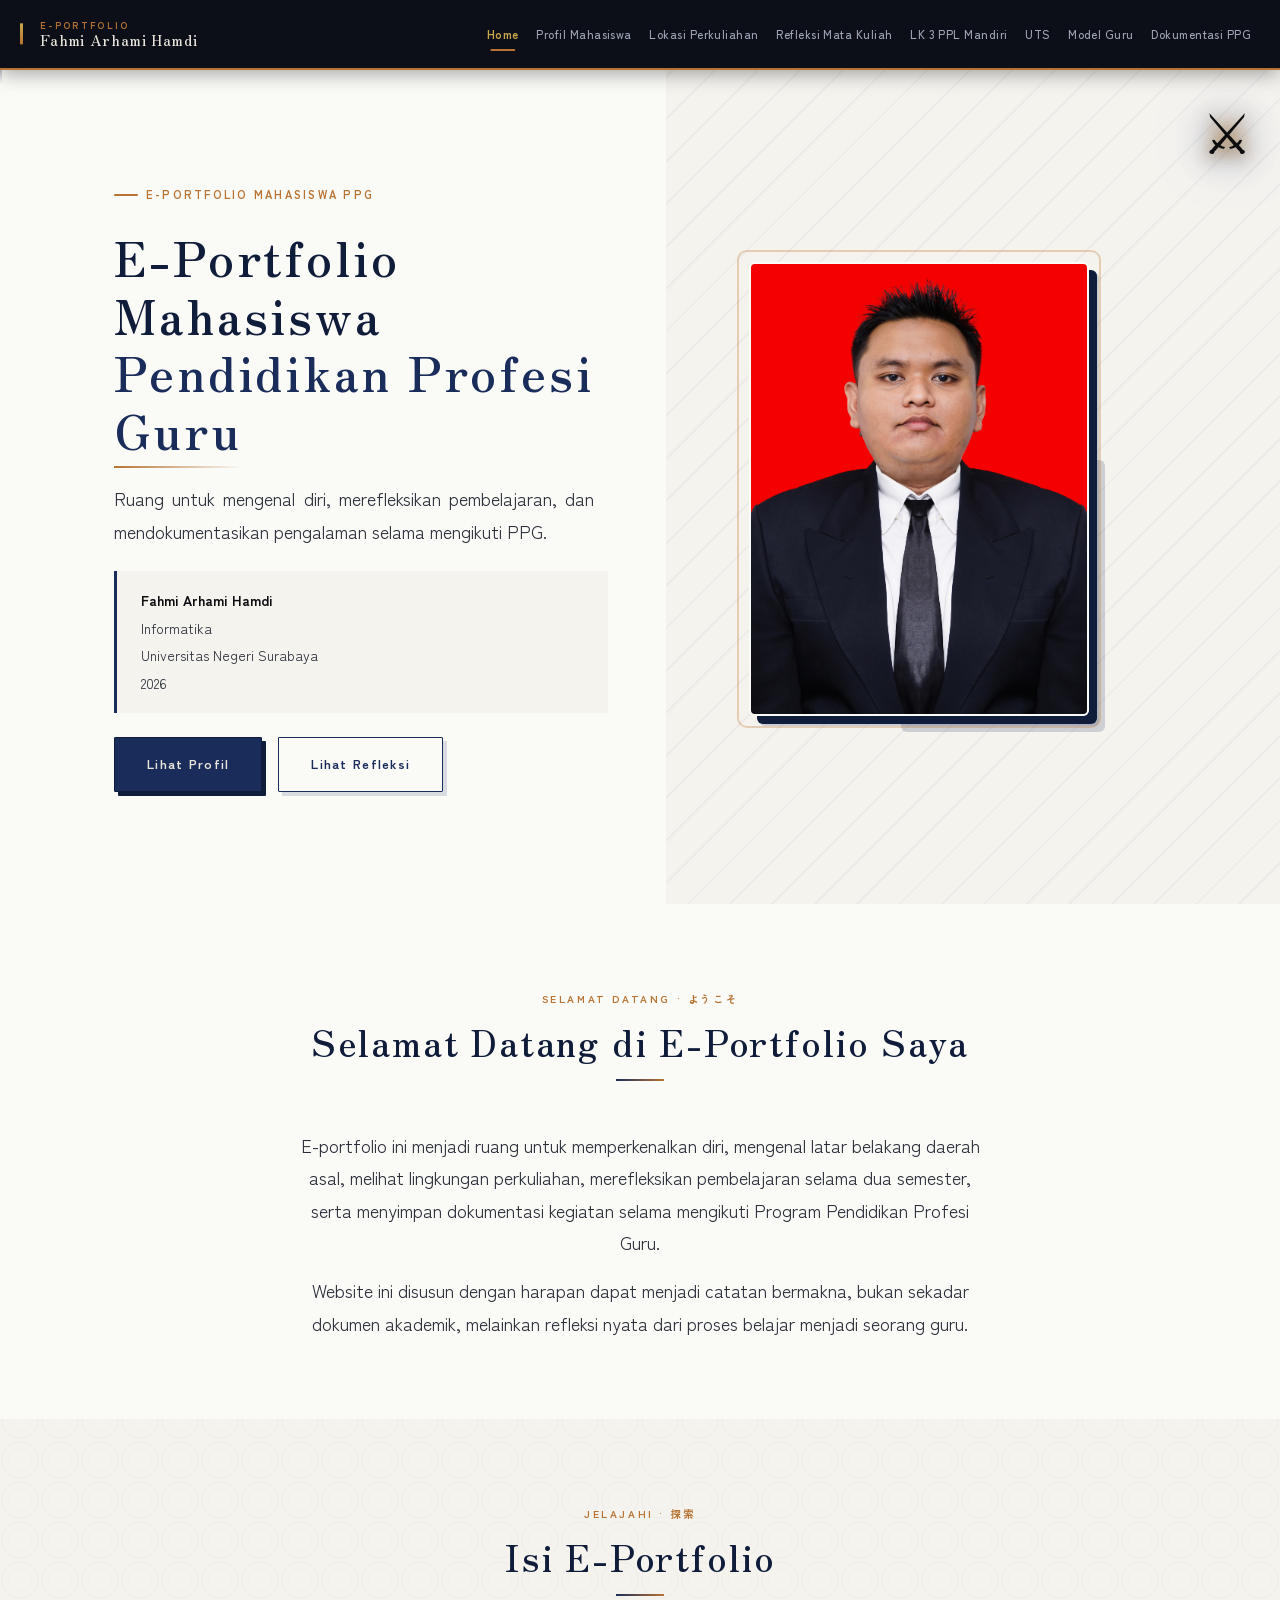
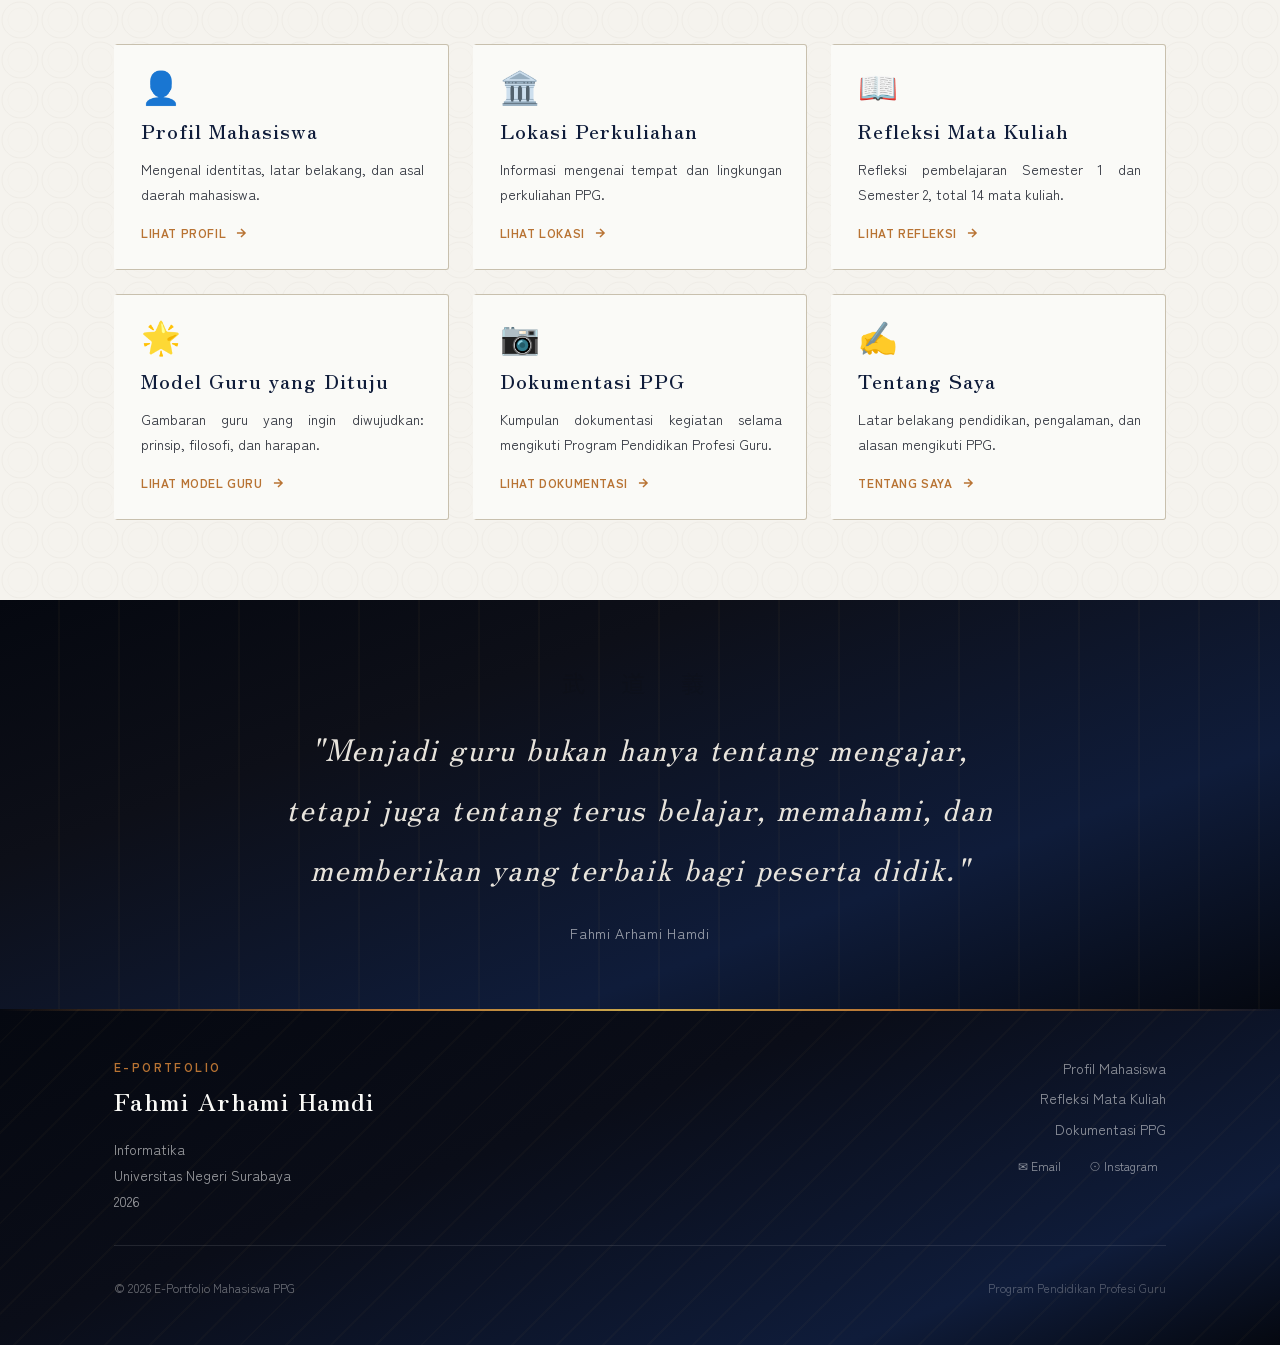
==== index.html @ 4d2c19bf "first commit" ====
<!DOCTYPE html>
<html lang="id">
<head>
  <meta charset="UTF-8" />
  <meta name="viewport" content="width=device-width, initial-scale=1.0" />
  <meta name="description" content="E-Portfolio Mahasiswa PPG — Ruang Refleksi dan Dokumentasi Akademik" />
  <title>E-Portfolio Mahasiswa PPG</title>
  <link rel="stylesheet" href="css/style.css" />
  <link rel="stylesheet" href="css/japan.css" />
  <link rel="preconnect" href="https://fonts.googleapis.com" />
  <link rel="preconnect" href="https://fonts.gstatic.com" crossorigin />
</head>
<body>

  <!-- ============================================================
       NAVBAR
  ============================================================ -->
  <header class="navbar" id="navbar" role="banner">
    <div class="navbar__inner">

      <a href="index.html" class="navbar__brand" aria-label="Beranda E-Portfolio PPG">
        <span class="navbar__brand-top">E-Portfolio</span>
        <span class="navbar__brand-name" id="navbar-name">Mahasiswa PPG</span>
      </a>

      <nav class="navbar__nav" role="navigation" aria-label="Navigasi Utama">
        <a href="index.html"        class="navbar__link active">Home</a>
        <a href="profil.html"       class="navbar__link">Profil Mahasiswa</a>
        <a href="lokasi.html"       class="navbar__link">Lokasi Perkuliahan</a>
        <a href="refleksi.html"     class="navbar__link">Refleksi Mata Kuliah</a>
        <a href="lk3.html"          class="navbar__link">LK 3 PPL Mandiri</a>
        <a href="uts.html"          class="navbar__link">UTS</a>
        <a href="model-guru.html"   class="navbar__link">Model Guru</a>
        <a href="dokumentasi.html"  class="navbar__link">Dokumentasi PPG</a>
      </nav>

      <button class="navbar__toggle" id="navToggle" aria-label="Buka menu" aria-expanded="false" aria-controls="navDrawer">
        <span></span>
        <span></span>
        <span></span>
      </button>

    </div>
  </header>

  <!-- Wave bar dekorasi Jepang -->
  <div class="jp-wave-bar" aria-hidden="true"></div>

  <!-- Mobile Drawer -->
  <nav class="navbar__drawer" id="navDrawer" role="navigation" aria-label="Menu Mobile">
    <a href="index.html"        class="navbar__link active">Home</a>
    <a href="profil.html"       class="navbar__link">Profil Mahasiswa</a>
    <a href="lokasi.html"       class="navbar__link">Lokasi Perkuliahan</a>
    <a href="refleksi.html"     class="navbar__link">Refleksi Mata Kuliah</a>
    <a href="lk3.html"          class="navbar__link">LK 3 PPL Mandiri</a>
    <a href="uts.html"          class="navbar__link">UTS</a>
    <a href="model-guru.html"   class="navbar__link">Model Guru</a>
    <a href="dokumentasi.html"  class="navbar__link">Dokumentasi PPG</a>
  </nav>

  <main id="main-content">

    <!-- ============================================================
         HERO SECTION
    ============================================================= -->
    <section class="hero" aria-label="Pengenalan">
      <!-- Ornamen samurai pojok -->
      <div class="hero__sakura-corner" aria-hidden="true">⚔</div>
      <div class="hero__inner">

        <div class="hero__content">
          <span class="hero__eyebrow fade-in">E-Portfolio Mahasiswa PPG</span>

          <h1 class="hero__title fade-up delay-1">
            E-Portfolio Mahasiswa<br>
            <span>Pendidikan Profesi Guru</span>
          </h1>

          <p class="hero__subtitle fade-up delay-2">
            Ruang untuk mengenal diri, merefleksikan pembelajaran, dan mendokumentasikan pengalaman selama mengikuti PPG.
          </p>

          <div class="hero__meta fade-up delay-3">
            <div class="hero__meta-item">
              <strong id="hero-nama">[ Nama Mahasiswa ]</strong>
            </div>
            <div class="hero__meta-item" id="hero-prodi">[ Bidang Studi ]</div>
            <div class="hero__meta-item" id="hero-univ">[ Universitas / LPTK ]</div>
            <div class="hero__meta-item" id="hero-tahun">[ Tahun PPG ]</div>
          </div>

          <div class="hero__actions fade-up delay-4">
            <a href="profil.html" class="btn btn--primary btn--lg">Lihat Profil</a>
            <a href="refleksi.html" class="btn btn--outline btn--lg">Lihat Refleksi</a>
          </div>
        </div>

        <div class="hero__visual fade-in delay-2">
          <div class="hero__photo-wrap">
            <div class="hero__photo-placeholder" id="hero-photo-wrap">
              <!-- Foto akan dimuat via JS -->
              <svg viewBox="0 0 24 24" fill="none" stroke="currentColor" stroke-width="1" aria-hidden="true">
                <path d="M20 21v-2a4 4 0 0 0-4-4H8a4 4 0 0 0-4 4v2"/>
                <circle cx="12" cy="7" r="4"/>
              </svg>
              <span>Foto Mahasiswa</span>
            </div>
          </div>
        </div>

      </div>
    </section>

    <!-- ============================================================
         PENGANTAR E-PORTFOLIO
    ============================================================ -->
    <section class="section section--white" aria-labelledby="pengantar-title">
      <div class="container">
        <div class="section-header fade-up">
          <span class="section-label">Selamat Datang · ようこそ</span>
          <h2 class="section-title" id="pengantar-title">Selamat Datang di E-Portfolio Saya</h2>
          <div class="divider"></div>
        </div>

        <div style="max-width: 680px; margin-inline: auto; text-align: center;" class="fade-up delay-2">
          <p style="font-size: var(--text-md); color: var(--color-text-secondary); line-height: var(--leading-loose);">
            E-portfolio ini menjadi ruang untuk memperkenalkan diri, mengenal latar belakang daerah asal,
            melihat lingkungan perkuliahan, merefleksikan pembelajaran selama dua semester, serta menyimpan
            dokumentasi kegiatan selama mengikuti Program Pendidikan Profesi Guru.
          </p>
          <p style="font-size: var(--text-md); color: var(--color-text-secondary); line-height: var(--leading-loose); margin-top: var(--space-4);">
            Website ini disusun dengan harapan dapat menjadi catatan bermakna, bukan sekadar dokumen
            akademik, melainkan refleksi nyata dari proses belajar menjadi seorang guru.
          </p>
        </div>
      </div>
    </section>

    <!-- ============================================================
         NAVIGASI CEPAT — 6 CARD
    ============================================================ -->
    <section class="section" aria-labelledby="navcard-title">
      <div class="container">
        <div class="section-header fade-up">
          <span class="section-label">Jelajahi · 探索</span>
          <h2 class="section-title" id="navcard-title">Isi E-Portfolio</h2>
          <div class="divider"></div>
        </div>

        <div class="grid-3" id="navcard-grid">
          <!-- Card 1: Profil Mahasiswa -->
          <a href="profil.html" class="card card--clickable fade-up delay-1" aria-label="Profil Mahasiswa">
            <div class="card__icon">👤</div>
            <h3 class="card__title">Profil Mahasiswa</h3>
            <p class="card__body">Mengenal identitas, latar belakang, dan asal daerah mahasiswa.</p>
            <span class="card__arrow">Lihat Profil <svg width="14" height="14" viewBox="0 0 24 24" fill="none" stroke="currentColor" stroke-width="2.5" aria-hidden="true"><path d="M5 12h14M12 5l7 7-7 7"/></svg></span>
          </a>

          <!-- Card 2: Lokasi Perkuliahan -->
          <a href="lokasi.html" class="card card--clickable fade-up delay-2" aria-label="Lokasi Perkuliahan">
            <div class="card__icon">🏛️</div>
            <h3 class="card__title">Lokasi Perkuliahan</h3>
            <p class="card__body">Informasi mengenai tempat dan lingkungan perkuliahan PPG.</p>
            <span class="card__arrow">Lihat Lokasi <svg width="14" height="14" viewBox="0 0 24 24" fill="none" stroke="currentColor" stroke-width="2.5" aria-hidden="true"><path d="M5 12h14M12 5l7 7-7 7"/></svg></span>
          </a>

          <!-- Card 3: Refleksi Mata Kuliah -->
          <a href="refleksi.html" class="card card--clickable fade-up delay-3" aria-label="Refleksi Mata Kuliah">
            <div class="card__icon">📖</div>
            <h3 class="card__title">Refleksi Mata Kuliah</h3>
            <p class="card__body">Refleksi pembelajaran Semester 1 dan Semester 2, total 14 mata kuliah.</p>
            <span class="card__arrow">Lihat Refleksi <svg width="14" height="14" viewBox="0 0 24 24" fill="none" stroke="currentColor" stroke-width="2.5" aria-hidden="true"><path d="M5 12h14M12 5l7 7-7 7"/></svg></span>
          </a>

          <!-- Card 4: Model Guru -->
          <a href="model-guru.html" class="card card--clickable fade-up delay-1" aria-label="Model Guru yang Dituju">
            <div class="card__icon">🌟</div>
            <h3 class="card__title">Model Guru yang Dituju</h3>
            <p class="card__body">Gambaran guru yang ingin diwujudkan: prinsip, filosofi, dan harapan.</p>
            <span class="card__arrow">Lihat Model Guru <svg width="14" height="14" viewBox="0 0 24 24" fill="none" stroke="currentColor" stroke-width="2.5" aria-hidden="true"><path d="M5 12h14M12 5l7 7-7 7"/></svg></span>
          </a>

          <!-- Card 5: Dokumentasi PPG -->
          <a href="dokumentasi.html" class="card card--clickable fade-up delay-2" aria-label="Dokumentasi PPG">
            <div class="card__icon">📷</div>
            <h3 class="card__title">Dokumentasi PPG</h3>
            <p class="card__body">Kumpulan dokumentasi kegiatan selama mengikuti Program Pendidikan Profesi Guru.</p>
            <span class="card__arrow">Lihat Dokumentasi <svg width="14" height="14" viewBox="0 0 24 24" fill="none" stroke="currentColor" stroke-width="2.5" aria-hidden="true"><path d="M5 12h14M12 5l7 7-7 7"/></svg></span>
          </a>

          <!-- Card 6: Tentang Saya -->
          <a href="profil.html#tentang-saya" class="card card--clickable fade-up delay-3" aria-label="Tentang Saya">
            <div class="card__icon">✍️</div>
            <h3 class="card__title">Tentang Saya</h3>
            <p class="card__body">Latar belakang pendidikan, pengalaman, dan alasan mengikuti PPG.</p>
            <span class="card__arrow">Tentang Saya <svg width="14" height="14" viewBox="0 0 24 24" fill="none" stroke="currentColor" stroke-width="2.5" aria-hidden="true"><path d="M5 12h14M12 5l7 7-7 7"/></svg></span>
          </a>
        </div>

      </div>
    </section>

    <!-- ============================================================
         QUOTE SECTION
    ============================================================ -->
    <section class="quote-section" aria-label="Kutipan inspirasi">
      <div class="quote-section__inner">
        <!-- Ornamen mon Jepang -->
        <div style="font-size:1.5rem; opacity:0.18; margin-bottom:var(--space-4); letter-spacing:0.6em;" aria-hidden="true">武 道 義</div>
        <p class="quote-section__text fade-up" id="home-quote">
          "Menjadi guru bukan hanya tentang mengajar, tetapi juga tentang terus belajar,
          memahami, dan memberikan yang terbaik bagi peserta didik."
        </p>
        <p class="quote-section__attr fade-up delay-2" id="home-quote-attr">E-Portfolio Mahasiswa PPG</p>
      </div>
    </section>

  </main>

  <!-- ============================================================
       FOOTER
  ============================================================ -->
  <footer class="footer" role="contentinfo">
    <div class="footer__inner">

      <div class="footer__brand">
        <span class="footer__brand-label">E-Portfolio</span>
        <span class="footer__brand-name" id="footer-nama">Mahasiswa PPG</span>
        <div class="footer__meta" style="margin-top: var(--space-3);">
          <span id="footer-prodi"></span>
          <span id="footer-univ"></span>
          <span id="footer-tahun"></span>
        </div>
      </div>

      <div style="display:flex; flex-direction:column; gap: var(--space-3); align-items: flex-end;">
        <nav aria-label="Tautan cepat footer" style="display:flex; flex-direction:column; gap: var(--space-2); align-items:flex-end;">
          <a href="profil.html"      style="font-size: var(--text-sm); color: rgba(255,255,255,0.55); transition: color var(--transition-fast);" onmouseover="this.style.color='#fff'" onmouseout="this.style.color='rgba(255,255,255,0.55)'">Profil Mahasiswa</a>
          <a href="refleksi.html"    style="font-size: var(--text-sm); color: rgba(255,255,255,0.55); transition: color var(--transition-fast);" onmouseover="this.style.color='#fff'" onmouseout="this.style.color='rgba(255,255,255,0.55)'">Refleksi Mata Kuliah</a>
          <a href="dokumentasi.html" style="font-size: var(--text-sm); color: rgba(255,255,255,0.55); transition: color var(--transition-fast);" onmouseover="this.style.color='#fff'" onmouseout="this.style.color='rgba(255,255,255,0.55)'">Dokumentasi PPG</a>
        </nav>
        <div class="footer__social" id="footer-social"></div>
      </div>

      <div class="footer__divider"></div>

      <div class="footer__bottom">
        <p class="footer__copyright" id="footer-copyright">© 2026 E-Portfolio Mahasiswa PPG</p>
        <p style="font-size: var(--text-xs); color: rgba(255,255,255,0.3);">Program Pendidikan Profesi Guru</p>
      </div>

    </div>
  </footer>

  <!-- Scripts -->
  <script src="js/data.js"></script>
  <script src="js/main.js"></script>
  <script src="js/sakura.js"></script>

  <!-- Inline init untuk halaman Home -->
  <script>
    document.addEventListener('DOMContentLoaded', function () {
      const p = DATA.profil;

      // Navbar brand name
      document.getElementById('navbar-name').textContent = p.namaLengkap || 'Mahasiswa PPG';

      // Hero
      document.getElementById('hero-nama').textContent      = p.namaLengkap  || '[ Nama Mahasiswa ]';
      document.getElementById('hero-prodi').textContent     = p.bidangStudi  || '[ Bidang Studi ]';
      document.getElementById('hero-univ').textContent      = p.universitas  || '[ Universitas / LPTK ]';
      document.getElementById('hero-tahun').textContent     = p.tahunPPG     || '[ Tahun PPG ]';

      // Hero foto
      const wrap = document.getElementById('hero-photo-wrap');
      if (p.fotoProfil && !p.fotoProfil.includes('[')) {
        wrap.outerHTML = `<img src="${p.fotoProfil}" alt="Foto ${p.namaLengkap}" class="hero__photo">`;
      }

      // Quote
      if (DATA.modelGuru && DATA.modelGuru.quote) {
        document.getElementById('home-quote').textContent = DATA.modelGuru.quote;
      }
      document.getElementById('home-quote-attr').textContent = p.namaLengkap || 'Mahasiswa PPG';

      // Footer
      document.getElementById('footer-nama').textContent      = p.namaLengkap || 'Mahasiswa PPG';
      document.getElementById('footer-prodi').textContent     = p.bidangStudi || '';
      document.getElementById('footer-univ').textContent      = p.universitas  || '';
      document.getElementById('footer-tahun').textContent     = p.tahunPPG     || '';
      document.getElementById('footer-copyright').textContent = '© ' + new Date().getFullYear() + ' E-Portfolio Mahasiswa PPG';

      // Footer social
      const socialWrap = document.getElementById('footer-social');
      if (p.email && !p.email.includes('[')) {
        const a = document.createElement('a');
        a.href    = 'https://mail.google.com/mail/?view=cm&to=' + p.email;
        a.target  = '_blank';
        a.rel     = 'noopener noreferrer';
        a.innerHTML = '✉ Email';
        socialWrap.appendChild(a);
      }
      if (p.instagram && !p.instagram.includes('[')) {
        const a = document.createElement('a');
        a.href = p.instagram;
        a.target = '_blank';
        a.rel = 'noopener noreferrer';
        a.textContent = '⊙ Instagram';
        socialWrap.appendChild(a);
      }
      if (p.linkedin && !p.linkedin.includes('[')) {
        const a = document.createElement('a');
        a.href = p.linkedin;
        a.target = '_blank';
        a.rel = 'noopener noreferrer';
        a.textContent = '⊞ LinkedIn';
        socialWrap.appendChild(a);
      }
    });
  </script>

</body>
</html>
---- css/style.css ----
/* ============================================================
   E-PORTFOLIO MAHASISWA PPG
   style.css — Design System & Global Styles
   ============================================================ */

/* ============================================================
   1. GOOGLE FONTS IMPORT
   ============================================================ */
@import url('https://fonts.googleapis.com/css2?family=Playfair+Display:ital,wght@0,400;0,600;0,700;1,400&family=Inter:wght@300;400;500;600&display=swap');

/* ============================================================
   2. CSS CUSTOM PROPERTIES (DESIGN TOKENS)
   ============================================================ */
:root {
  /* Color Palette — Pendidikan, Tenang, Elegan */
  --color-primary:        #2C5F8A;   /* Biru akademik */
  --color-primary-light:  #3D7AB5;
  --color-primary-dark:   #1E4268;
  --color-accent:         #C8974A;   /* Emas hangat */
  --color-accent-light:   #E0B870;
  --color-accent-dark:    #A67A35;

  /* Neutrals */
  --color-white:          #FFFFFF;
  --color-bg:             #F8F6F2;   /* Krem lembut */
  --color-bg-alt:         #F0EDE6;
  --color-surface:        #FFFFFF;
  --color-border:         #E2DDD6;
  --color-border-light:   #EEECE8;

  /* Text */
  --color-text:           #2A2A2A;
  --color-text-secondary: #5A5A5A;
  --color-text-muted:     #8A8A8A;
  --color-text-light:     #AAAAAA;

  /* Typography */
  --font-serif:           'Playfair Display', Georgia, serif;
  --font-sans:            'Inter', system-ui, sans-serif;

  --text-xs:    0.75rem;
  --text-sm:    0.875rem;
  --text-base:  1rem;
  --text-md:    1.125rem;
  --text-lg:    1.25rem;
  --text-xl:    1.5rem;
  --text-2xl:   1.875rem;
  --text-3xl:   2.25rem;
  --text-4xl:   3rem;
  --text-5xl:   3.75rem;

  --weight-light:   300;
  --weight-regular: 400;
  --weight-medium:  500;
  --weight-semi:    600;

  --leading-tight:  1.2;
  --leading-snug:   1.4;
  --leading-normal: 1.6;
  --leading-loose:  1.8;

  /* Spacing */
  --space-1:  0.25rem;
  --space-2:  0.5rem;
  --space-3:  0.75rem;
  --space-4:  1rem;
  --space-5:  1.25rem;
  --space-6:  1.5rem;
  --space-8:  2rem;
  --space-10: 2.5rem;
  --space-12: 3rem;
  --space-16: 4rem;
  --space-20: 5rem;
  --space-24: 6rem;

  /* Layout */
  --container-max:  1100px;
  --container-pad:  1.5rem;
  --navbar-height:  70px;

  /* Borders */
  --radius-sm:  4px;
  --radius-md:  8px;
  --radius-lg:  12px;
  --radius-xl:  20px;
  --radius-full: 9999px;

  /* Shadows */
  --shadow-xs:  0 1px 2px rgba(0,0,0,0.06);
  --shadow-sm:  0 2px 8px rgba(0,0,0,0.08);
  --shadow-md:  0 4px 16px rgba(0,0,0,0.10);
  --shadow-lg:  0 8px 32px rgba(0,0,0,0.12);
  --shadow-xl:  0 16px 48px rgba(0,0,0,0.15);

  /* Transitions */
  --transition-fast:   150ms ease;
  --transition-base:   250ms ease;
  --transition-slow:   400ms ease;
}

/* ============================================================
   3. CSS RESET & BASE
   ============================================================ */
*, *::before, *::after {
  box-sizing: border-box;
  margin: 0;
  padding: 0;
}

html {
  scroll-behavior: smooth;
  font-size: 16px;
  -webkit-text-size-adjust: 100%;
}

body {
  font-family: var(--font-sans);
  font-size: var(--text-base);
  font-weight: var(--weight-regular);
  line-height: var(--leading-normal);
  color: var(--color-text);
  background-color: var(--color-bg);
  -webkit-font-smoothing: antialiased;
  -moz-osx-font-smoothing: grayscale;
}

img {
  max-width: 100%;
  height: auto;
  display: block;
}

a {
  color: inherit;
  text-decoration: none;
}

ul, ol {
  list-style: none;
}

button {
  cursor: pointer;
  border: none;
  background: none;
  font-family: inherit;
}

input, textarea, select {
  font-family: inherit;
}

/* ============================================================
   4. UTILITY CLASSES
   ============================================================ */
.container {
  max-width: var(--container-max);
  margin-inline: auto;
  padding-inline: var(--container-pad);
}

.section {
  padding-block: var(--space-20);
}

.section--alt {
  background-color: var(--color-bg-alt);
}

.section--white {
  background-color: var(--color-white);
}

/* Section Header */
.section-header {
  text-align: center;
  margin-bottom: var(--space-12);
}

.section-label {
  display: inline-block;
  font-family: var(--font-sans);
  font-size: var(--text-xs);
  font-weight: var(--weight-semi);
  letter-spacing: 0.15em;
  text-transform: uppercase;
  color: var(--color-accent);
  margin-bottom: var(--space-3);
}

.section-title {
  font-family: var(--font-serif);
  font-size: var(--text-3xl);
  font-weight: var(--weight-semi);
  line-height: var(--leading-tight);
  color: var(--color-primary-dark);
  margin-bottom: var(--space-4);
}

.section-desc {
  font-size: var(--text-md);
  color: var(--color-text-secondary);
  line-height: var(--leading-loose);
  max-width: 600px;
  margin-inline: auto;
}

.divider {
  width: 48px;
  height: 3px;
  background: linear-gradient(90deg, var(--color-accent), var(--color-accent-light));
  border-radius: var(--radius-full);
  margin: var(--space-4) auto 0;
}

.divider--left {
  margin-inline: 0;
}

/* Text Utilities */
.text-serif     { font-family: var(--font-serif); }
.text-primary   { color: var(--color-primary); }
.text-accent    { color: var(--color-accent); }
.text-muted     { color: var(--color-text-muted); }
.text-secondary { color: var(--color-text-secondary); }

/* Visually hidden */
.sr-only {
  position: absolute;
  width: 1px;
  height: 1px;
  padding: 0;
  margin: -1px;
  overflow: hidden;
  clip: rect(0,0,0,0);
  white-space: nowrap;
  border: 0;
}

/* ============================================================
   5. NAVBAR
   ============================================================ */
.navbar {
  position: fixed;
  top: 0;
  left: 0;
  right: 0;
  z-index: 1000;
  height: var(--navbar-height);
  background-color: rgba(255, 255, 255, 0.96);
  backdrop-filter: blur(10px);
  -webkit-backdrop-filter: blur(10px);
  border-bottom: 1px solid transparent;
  transition: border-color var(--transition-base),
              box-shadow var(--transition-base);
}

.navbar.scrolled {
  border-color: var(--color-border);
  box-shadow: var(--shadow-sm);
}

.navbar__inner {
  display: flex;
  align-items: center;
  justify-content: space-between;
  height: 100%;
  max-width: var(--container-max);
  margin-inline: auto;
  padding-inline: var(--container-pad);
}

.navbar__brand {
  display: flex;
  flex-direction: column;
  line-height: 1.2;
}

.navbar__brand-top {
  font-family: var(--font-sans);
  font-size: var(--text-xs);
  font-weight: var(--weight-semi);
  letter-spacing: 0.12em;
  text-transform: uppercase;
  color: var(--color-accent);
}

.navbar__brand-name {
  font-family: var(--font-serif);
  font-size: var(--text-md);
  font-weight: var(--weight-semi);
  color: var(--color-primary-dark);
  white-space: nowrap;
}

.navbar__nav {
  display: flex;
  align-items: center;
  gap: var(--space-1);
}

.navbar__link {
  font-size: var(--text-sm);
  font-weight: var(--weight-medium);
  color: var(--color-text-secondary);
  padding: var(--space-2) var(--space-3);
  border-radius: var(--radius-sm);
  transition: color var(--transition-fast),
              background-color var(--transition-fast);
  white-space: nowrap;
  position: relative;
}

.navbar__link::after {
  content: '';
  position: absolute;
  bottom: 0;
  left: 50%;
  transform: translateX(-50%);
  width: 0;
  height: 2px;
  background-color: var(--color-accent);
  border-radius: var(--radius-full);
  transition: width var(--transition-base);
}

.navbar__link:hover {
  color: var(--color-primary);
  background-color: var(--color-bg);
}

.navbar__link:hover::after,
.navbar__link.active::after {
  width: calc(100% - var(--space-6));
}

.navbar__link.active {
  color: var(--color-primary);
  font-weight: var(--weight-semi);
}

/* Hamburger */
.navbar__toggle {
  display: none;
  flex-direction: column;
  justify-content: center;
  gap: 5px;
  width: 36px;
  height: 36px;
  padding: 6px;
  border-radius: var(--radius-sm);
  transition: background-color var(--transition-fast);
}

.navbar__toggle:hover {
  background-color: var(--color-bg);
}

.navbar__toggle span {
  display: block;
  width: 100%;
  height: 2px;
  background-color: var(--color-text);
  border-radius: var(--radius-full);
  transition: transform var(--transition-base),
              opacity var(--transition-base);
  transform-origin: center;
}

.navbar__toggle.open span:nth-child(1) {
  transform: translateY(7px) rotate(45deg);
}
.navbar__toggle.open span:nth-child(2) {
  opacity: 0;
  transform: scaleX(0);
}
.navbar__toggle.open span:nth-child(3) {
  transform: translateY(-7px) rotate(-45deg);
}

/* Mobile Nav Drawer */
.navbar__drawer {
  display: none;
  position: fixed;
  top: var(--navbar-height);
  left: 0;
  right: 0;
  background-color: var(--color-white);
  border-bottom: 1px solid var(--color-border);
  box-shadow: var(--shadow-md);
  padding: var(--space-4) var(--container-pad) var(--space-6);
  z-index: 999;
  flex-direction: column;
  gap: var(--space-1);
  transform: translateY(-10px);
  opacity: 0;
  transition: transform var(--transition-base),
              opacity var(--transition-base);
  pointer-events: none;
}

.navbar__drawer.open {
  opacity: 1;
  transform: translateY(0);
  pointer-events: all;
}

.navbar__drawer .navbar__link {
  display: block;
  padding: var(--space-3) var(--space-4);
  border-radius: var(--radius-md);
  font-size: var(--text-base);
}

.navbar__drawer .navbar__link::after {
  display: none;
}

/* ============================================================
   6. HERO SECTION
   ============================================================ */
.hero {
  min-height: 100vh;
  display: flex;
  align-items: center;
  padding-top: var(--navbar-height);
  background-color: var(--color-white);
  position: relative;
  overflow: hidden;
}

.hero::before {
  content: '';
  position: absolute;
  top: 0;
  right: 0;
  width: 45%;
  height: 100%;
  background: linear-gradient(135deg, var(--color-bg) 0%, var(--color-bg-alt) 100%);
  z-index: 0;
}

.hero::after {
  content: '';
  position: absolute;
  bottom: -1px;
  left: 0;
  right: 0;
  height: 80px;
  background: linear-gradient(to bottom, transparent, var(--color-bg));
  z-index: 1;
}

.hero__inner {
  position: relative;
  z-index: 2;
  display: grid;
  grid-template-columns: 1fr 1fr;
  gap: var(--space-16);
  align-items: center;
  width: 100%;
  max-width: var(--container-max);
  margin-inline: auto;
  padding-inline: var(--container-pad);
  padding-block: var(--space-20);
}

.hero__content {
  display: flex;
  flex-direction: column;
  gap: var(--space-6);
}

.hero__eyebrow {
  display: inline-flex;
  align-items: center;
  gap: var(--space-2);
  font-size: var(--text-xs);
  font-weight: var(--weight-semi);
  letter-spacing: 0.15em;
  text-transform: uppercase;
  color: var(--color-accent);
}

.hero__eyebrow::before {
  content: '';
  display: block;
  width: 24px;
  height: 2px;
  background-color: var(--color-accent);
  border-radius: var(--radius-full);
}

.hero__title {
  font-family: var(--font-serif);
  font-size: clamp(var(--text-2xl), 4vw, var(--text-4xl));
  font-weight: var(--weight-semi);
  line-height: var(--leading-tight);
  color: var(--color-primary-dark);
}

.hero__title span {
  color: var(--color-accent);
  font-style: italic;
}

.hero__subtitle {
  font-size: var(--text-md);
  line-height: var(--leading-loose);
  color: var(--color-text-secondary);
  max-width: 480px;
}

.hero__meta {
  display: flex;
  flex-direction: column;
  gap: var(--space-2);
  padding: var(--space-5) var(--space-6);
  background-color: var(--color-bg);
  border-left: 3px solid var(--color-accent);
  border-radius: 0 var(--radius-md) var(--radius-md) 0;
}

.hero__meta-item {
  font-size: var(--text-sm);
  color: var(--color-text-secondary);
  line-height: var(--leading-snug);
}

.hero__meta-item strong {
  font-weight: var(--weight-semi);
  color: var(--color-text);
}

.hero__actions {
  display: flex;
  gap: var(--space-4);
  flex-wrap: wrap;
}

.hero__visual {
  display: flex;
  justify-content: center;
  align-items: center;
}

.hero__photo-wrap {
  position: relative;
  width: 340px;
  max-width: 100%;
}

.hero__photo-wrap::before {
  content: '';
  position: absolute;
  inset: -12px;
  border: 2px solid var(--color-accent-light);
  border-radius: var(--radius-xl);
  opacity: 0.4;
}

.hero__photo-wrap::after {
  content: '';
  position: absolute;
  bottom: -16px;
  right: -16px;
  width: 60%;
  height: 60%;
  background: linear-gradient(135deg, var(--color-primary-dark), var(--color-primary));
  border-radius: var(--radius-lg);
  z-index: -1;
  opacity: 0.12;
}

.hero__photo {
  width: 100%;
  aspect-ratio: 3/4;
  object-fit: cover;
  border-radius: var(--radius-xl);
  box-shadow: var(--shadow-xl);
}

.hero__photo-placeholder {
  width: 100%;
  aspect-ratio: 3/4;
  border-radius: var(--radius-xl);
  background: linear-gradient(135deg, var(--color-bg-alt) 0%, var(--color-border) 100%);
  display: flex;
  flex-direction: column;
  align-items: center;
  justify-content: center;
  gap: var(--space-3);
  color: var(--color-text-muted);
  font-size: var(--text-sm);
  box-shadow: var(--shadow-xl);
}

.hero__photo-placeholder svg {
  width: 64px;
  height: 64px;
  opacity: 0.4;
}

/* ============================================================
   7. BUTTONS
   ============================================================ */
.btn {
  display: inline-flex;
  align-items: center;
  justify-content: center;
  gap: var(--space-2);
  font-family: var(--font-sans);
  font-size: var(--text-sm);
  font-weight: var(--weight-semi);
  letter-spacing: 0.02em;
  padding: var(--space-3) var(--space-6);
  border-radius: var(--radius-md);
  transition: all var(--transition-base);
  cursor: pointer;
  white-space: nowrap;
  text-decoration: none;
}

.btn--primary {
  background-color: var(--color-primary);
  color: var(--color-white);
  box-shadow: 0 2px 8px rgba(44, 95, 138, 0.3);
}

.btn--primary:hover {
  background-color: var(--color-primary-light);
  box-shadow: 0 4px 16px rgba(44, 95, 138, 0.4);
  transform: translateY(-1px);
}

.btn--primary:active {
  transform: translateY(0);
}

.btn--outline {
  background-color: transparent;
  color: var(--color-primary);
  border: 1.5px solid var(--color-primary);
}

.btn--outline:hover {
  background-color: var(--color-primary);
  color: var(--color-white);
  transform: translateY(-1px);
}

.btn--accent {
  background-color: var(--color-accent);
  color: var(--color-white);
  box-shadow: 0 2px 8px rgba(200, 151, 74, 0.3);
}

.btn--accent:hover {
  background-color: var(--color-accent-dark);
  transform: translateY(-1px);
}

.btn--sm {
  font-size: var(--text-xs);
  padding: var(--space-2) var(--space-4);
}

.btn--lg {
  font-size: var(--text-base);
  padding: var(--space-4) var(--space-8);
}

/* ============================================================
   8. CARDS
   ============================================================ */
.card {
  background-color: var(--color-white);
  border: 1px solid var(--color-border-light);
  border-radius: var(--radius-lg);
  padding: var(--space-6);
  transition: transform var(--transition-base),
              box-shadow var(--transition-base),
              border-color var(--transition-base);
}

.card:hover {
  transform: translateY(-3px);
  box-shadow: var(--shadow-md);
  border-color: var(--color-border);
}

.card--clickable {
  cursor: pointer;
}

.card__icon {
  font-size: 2rem;
  margin-bottom: var(--space-4);
  line-height: 1;
}

.card__title {
  font-family: var(--font-serif);
  font-size: var(--text-lg);
  font-weight: var(--weight-semi);
  color: var(--color-primary-dark);
  margin-bottom: var(--space-3);
  line-height: var(--leading-snug);
}

.card__body {
  font-size: var(--text-sm);
  color: var(--color-text-secondary);
  line-height: var(--leading-loose);
}

.card__arrow {
  display: inline-flex;
  align-items: center;
  gap: var(--space-2);
  margin-top: var(--space-4);
  font-size: var(--text-xs);
  font-weight: var(--weight-semi);
  letter-spacing: 0.05em;
  text-transform: uppercase;
  color: var(--color-accent);
  transition: gap var(--transition-base);
}

.card:hover .card__arrow {
  gap: var(--space-3);
}

/* ============================================================
   9. GRID LAYOUTS
   ============================================================ */
.grid-2 {
  display: grid;
  grid-template-columns: repeat(2, 1fr);
  gap: var(--space-6);
}

.grid-3 {
  display: grid;
  grid-template-columns: repeat(3, 1fr);
  gap: var(--space-6);
}

.grid-4 {
  display: grid;
  grid-template-columns: repeat(4, 1fr);
  gap: var(--space-6);
}

.grid-auto {
  display: grid;
  grid-template-columns: repeat(auto-fill, minmax(280px, 1fr));
  gap: var(--space-6);
}

/* ============================================================
   10. QUOTE SECTION
   ============================================================ */
.quote-section {
  background: linear-gradient(135deg, var(--color-primary-dark) 0%, var(--color-primary) 100%);
  padding-block: var(--space-16);
  position: relative;
  overflow: hidden;
}

.quote-section::before {
  content: '\201C';
  position: absolute;
  top: -20px;
  left: 5%;
  font-family: var(--font-serif);
  font-size: 18rem;
  color: rgba(255,255,255,0.04);
  line-height: 1;
  pointer-events: none;
}

.quote-section__inner {
  max-width: 760px;
  margin-inline: auto;
  padding-inline: var(--container-pad);
  text-align: center;
}

.quote-section__text {
  font-family: var(--font-serif);
  font-size: clamp(var(--text-lg), 2.5vw, var(--text-2xl));
  font-style: italic;
  font-weight: var(--weight-regular);
  line-height: var(--leading-loose);
  color: var(--color-white);
  margin-bottom: var(--space-6);
}

.quote-section__attr {
  font-size: var(--text-sm);
  color: rgba(255,255,255,0.6);
  letter-spacing: 0.05em;
}

/* ============================================================
   11. PROFIL — IDENTITAS
   ============================================================ */
.profil-layout {
  display: grid;
  grid-template-columns: 280px 1fr;
  gap: var(--space-12);
  align-items: start;
}

.profil-photo-col {
  position: sticky;
  top: calc(var(--navbar-height) + var(--space-6));
}

.profil-photo-wrap {
  position: relative;
  margin-bottom: var(--space-6);
}

.profil-photo-wrap::after {
  content: '';
  position: absolute;
  bottom: -8px;
  right: -8px;
  width: 80%;
  height: 80%;
  border: 2px solid var(--color-accent-light);
  border-radius: var(--radius-lg);
  z-index: -1;
}

.profil-photo {
  width: 100%;
  aspect-ratio: 3/4;
  object-fit: cover;
  object-position: center top;
  border-radius: var(--radius-lg);
  box-shadow: var(--shadow-md);
}

.profil-photo-placeholder {
  width: 100%;
  aspect-ratio: 3/4;
  border-radius: var(--radius-lg);
  background: linear-gradient(135deg, var(--color-bg-alt), var(--color-border));
  display: flex;
  flex-direction: column;
  align-items: center;
  justify-content: center;
  gap: var(--space-2);
  color: var(--color-text-muted);
  font-size: var(--text-xs);
  box-shadow: var(--shadow-md);
}

.profil-social {
  display: flex;
  gap: var(--space-3);
  justify-content: center;
  flex-wrap: wrap;
}

.profil-social a {
  display: inline-flex;
  align-items: center;
  gap: var(--space-1);
  font-size: var(--text-xs);
  font-weight: var(--weight-medium);
  color: var(--color-text-secondary);
  padding: var(--space-2) var(--space-3);
  border: 1px solid var(--color-border);
  border-radius: var(--radius-full);
  transition: all var(--transition-fast);
}

.profil-social a:hover {
  color: var(--color-primary);
  border-color: var(--color-primary);
  background-color: rgba(44, 95, 138, 0.05);
}

/* Bio Data */
.bio-table {
  width: 100%;
  border-collapse: collapse;
}

.bio-table tr {
  border-bottom: 1px solid var(--color-border-light);
}

.bio-table tr:last-child {
  border-bottom: none;
}

.bio-table td {
  padding: var(--space-3) var(--space-4) var(--space-3) 0;
  font-size: var(--text-sm);
  vertical-align: top;
}

.bio-table td:first-child {
  width: 160px;
  font-weight: var(--weight-medium);
  color: var(--color-text-secondary);
  white-space: nowrap;
}

.bio-table td:last-child {
  color: var(--color-text);
  font-weight: var(--weight-regular);
}

/* Asal Daerah Block */
.asal-daerah-block {
  background: linear-gradient(135deg, var(--color-primary-dark) 0%, var(--color-primary) 100%);
  border-radius: var(--radius-lg);
  padding: var(--space-6) var(--space-8);
  color: var(--color-white);
  position: relative;
  overflow: hidden;
  margin-top: var(--space-8);
}

.asal-daerah-block::before {
  content: '📍';
  position: absolute;
  right: var(--space-6);
  top: var(--space-5);
  font-size: 4rem;
  opacity: 0.1;
}

.asal-daerah-block__label {
  font-size: var(--text-xs);
  font-weight: var(--weight-semi);
  letter-spacing: 0.15em;
  text-transform: uppercase;
  color: rgba(255,255,255,0.6);
  margin-bottom: var(--space-3);
}

.asal-daerah-block__title {
  font-family: var(--font-serif);
  font-size: var(--text-xl);
  font-weight: var(--weight-semi);
  line-height: var(--leading-snug);
  margin-bottom: var(--space-4);
  display: flex;
  align-items: center;
  gap: var(--space-2);
}

.asal-daerah-block__details {
  display: flex;
  flex-direction: column;
  gap: var(--space-1);
}

.asal-daerah-block__details span {
  font-size: var(--text-sm);
  color: rgba(255,255,255,0.75);
  display: flex;
  align-items: center;
  gap: var(--space-2);
}

.asal-daerah-block__details span::before {
  content: '—';
  opacity: 0.4;
}

/* ============================================================
   12. CIRI KHAS DAERAH
   ============================================================ */
.ciri-khas-grid {
  display: grid;
  grid-template-columns: repeat(3, 1fr);
  gap: var(--space-5);
}

.ciri-khas-card {
  background-color: var(--color-white);
  border: 1px solid var(--color-border-light);
  border-radius: var(--radius-lg);
  padding: var(--space-6);
  transition: transform var(--transition-base), box-shadow var(--transition-base);
}

.ciri-khas-card:hover {
  transform: translateY(-3px);
  box-shadow: var(--shadow-md);
}

.ciri-khas-card__ikon {
  font-size: 2.2rem;
  margin-bottom: var(--space-3);
  line-height: 1;
}

.ciri-khas-card__kategori {
  font-size: var(--text-xs);
  font-weight: var(--weight-semi);
  letter-spacing: 0.12em;
  text-transform: uppercase;
  color: var(--color-accent);
  margin-bottom: var(--space-2);
}

.ciri-khas-card__isi {
  font-size: var(--text-sm);
  color: var(--color-text-secondary);
  line-height: var(--leading-loose);
}

/* Galeri Mini Daerah */
.galeri-mini {
  display: grid;
  grid-template-columns: repeat(4, 1fr);
  gap: var(--space-4);
}

.galeri-mini__item {
  position: relative;
  border-radius: var(--radius-md);
  overflow: hidden;
  aspect-ratio: 4/3;
  background-color: var(--color-bg-alt);
}

.galeri-mini__item img {
  width: 100%;
  height: 100%;
  object-fit: cover;
  transition: transform var(--transition-slow);
}

.galeri-mini__item:hover img {
  transform: scale(1.05);
}

.galeri-mini__caption {
  position: absolute;
  bottom: 0;
  left: 0;
  right: 0;
  padding: var(--space-2) var(--space-3);
  background: linear-gradient(to top, rgba(0,0,0,0.6), transparent);
  color: var(--color-white);
  font-size: var(--text-xs);
  font-weight: var(--weight-medium);
}

.galeri-mini__placeholder {
  width: 100%;
  height: 100%;
  display: flex;
  flex-direction: column;
  align-items: center;
  justify-content: center;
  gap: var(--space-2);
  color: var(--color-text-muted);
  font-size: var(--text-xs);
  text-align: center;
  padding: var(--space-4);
}

/* ============================================================
   13. LOKASI PERKULIAHAN
   ============================================================ */
.lptk-info-grid {
  display: grid;
  grid-template-columns: 1fr 1fr;
  gap: var(--space-4);
}

.lptk-info-item {
  background-color: var(--color-white);
  border: 1px solid var(--color-border-light);
  border-radius: var(--radius-md);
  padding: var(--space-4) var(--space-5);
}

.lptk-info-item__label {
  font-size: var(--text-xs);
  font-weight: var(--weight-semi);
  letter-spacing: 0.1em;
  text-transform: uppercase;
  color: var(--color-accent);
  margin-bottom: var(--space-1);
}

.lptk-info-item__value {
  font-size: var(--text-base);
  font-weight: var(--weight-medium);
  color: var(--color-text);
}

.maps-container {
  width: 100%;
  height: 380px;
  border-radius: var(--radius-lg);
  overflow: hidden;
  background-color: var(--color-bg-alt);
  border: 1px solid var(--color-border);
  display: flex;
  align-items: center;
  justify-content: center;
  position: relative;
}

.maps-container iframe {
  width: 100%;
  height: 100%;
  border: none;
}

.maps-placeholder {
  display: flex;
  flex-direction: column;
  align-items: center;
  justify-content: center;
  gap: var(--space-4);
  padding: var(--space-8);
  text-align: center;
  color: var(--color-text-muted);
  height: 100%;
}

.maps-placeholder__icon {
  font-size: 3rem;
  opacity: 0.4;
}

.maps-placeholder a {
  display: inline-flex;
  align-items: center;
  gap: var(--space-2);
  font-size: var(--text-sm);
  font-weight: var(--weight-semi);
  color: var(--color-primary);
  padding: var(--space-2) var(--space-4);
  border: 1.5px solid var(--color-primary);
  border-radius: var(--radius-full);
  transition: all var(--transition-fast);
}

.maps-placeholder a:hover {
  background-color: var(--color-primary);
  color: var(--color-white);
}

/* ============================================================
   14. ACCORDION (REFLEKSI MATA KULIAH)
   ============================================================ */
.accordion {
  display: flex;
  flex-direction: column;
  gap: var(--space-3);
}

.accordion-item {
  background-color: var(--color-white);
  border: 1px solid var(--color-border-light);
  border-radius: var(--radius-lg);
  overflow: hidden;
  transition: box-shadow var(--transition-base),
              border-color var(--transition-base);
}

.accordion-item:hover {
  box-shadow: var(--shadow-sm);
}

.accordion-item.open {
  border-color: var(--color-primary);
  box-shadow: 0 0 0 3px rgba(44, 95, 138, 0.08);
}

.accordion-trigger {
  width: 100%;
  display: flex;
  align-items: center;
  justify-content: space-between;
  gap: var(--space-4);
  padding: var(--space-5) var(--space-6);
  text-align: left;
  cursor: pointer;
  background: none;
  border: none;
  font-family: inherit;
  transition: background-color var(--transition-fast);
}

.accordion-trigger:hover {
  background-color: rgba(44, 95, 138, 0.03);
}

.accordion-trigger__left {
  display: flex;
  align-items: center;
  gap: var(--space-4);
}

.accordion-trigger__num {
  display: flex;
  align-items: center;
  justify-content: center;
  width: 32px;
  height: 32px;
  background-color: var(--color-bg);
  border-radius: var(--radius-sm);
  font-size: var(--text-xs);
  font-weight: var(--weight-semi);
  color: var(--color-primary);
  flex-shrink: 0;
  transition: background-color var(--transition-fast), color var(--transition-fast);
}

.accordion-item.open .accordion-trigger__num {
  background-color: var(--color-primary);
  color: var(--color-white);
}

.accordion-trigger__title {
  font-family: var(--font-serif);
  font-size: var(--text-md);
  font-weight: var(--weight-semi);
  color: var(--color-primary-dark);
  line-height: var(--leading-snug);
}

.accordion-trigger__icon {
  flex-shrink: 0;
  width: 20px;
  height: 20px;
  color: var(--color-text-muted);
  transition: transform var(--transition-base), color var(--transition-base);
}

.accordion-item.open .accordion-trigger__icon {
  transform: rotate(180deg);
  color: var(--color-primary);
}

.accordion-body {
  height: 0;
  overflow: hidden;
  transition: height var(--transition-slow);
}

.accordion-body__inner {
  padding: 0 var(--space-6) var(--space-6);
  padding-left: calc(var(--space-6) + 32px + var(--space-4));
}

.accordion-field {
  margin-bottom: var(--space-5);
}

.accordion-field:last-child {
  margin-bottom: 0;
}

.accordion-field__label {
  font-size: var(--text-xs);
  font-weight: var(--weight-semi);
  letter-spacing: 0.12em;
  text-transform: uppercase;
  color: var(--color-accent);
  margin-bottom: var(--space-2);
}

.accordion-field__dosen {
  font-size: var(--text-sm);
  font-weight: var(--weight-medium);
  color: var(--color-text);
}

.accordion-field__text {
  font-size: var(--text-sm);
  color: var(--color-text-secondary);
  line-height: var(--leading-loose);
  white-space: pre-line;
}

/* Semester Badge */
.semester-header {
  display: flex;
  align-items: center;
  gap: var(--space-4);
  margin-bottom: var(--space-6);
  padding-bottom: var(--space-4);
  border-bottom: 1px solid var(--color-border);
}

.semester-badge {
  display: inline-flex;
  align-items: center;
  gap: var(--space-2);
  background-color: var(--color-primary);
  color: var(--color-white);
  font-size: var(--text-xs);
  font-weight: var(--weight-semi);
  letter-spacing: 0.08em;
  text-transform: uppercase;
  padding: var(--space-2) var(--space-4);
  border-radius: var(--radius-full);
}

.semester-badge--2 {
  background-color: var(--color-accent);
}

.semester-title {
  font-family: var(--font-serif);
  font-size: var(--text-xl);
  font-weight: var(--weight-semi);
  color: var(--color-primary-dark);
}

.mk-count {
  margin-left: auto;
  font-size: var(--text-sm);
  color: var(--color-text-muted);
}

/* ============================================================
   15. MODEL GURU
   ============================================================ */
.prinsip-grid {
  display: grid;
  grid-template-columns: repeat(3, 1fr);
  gap: var(--space-5);
}

.prinsip-card {
  background-color: var(--color-white);
  border: 1px solid var(--color-border-light);
  border-radius: var(--radius-lg);
  padding: var(--space-6);
  transition: transform var(--transition-base), box-shadow var(--transition-base);
  border-top: 3px solid transparent;
}

.prinsip-card:hover {
  transform: translateY(-3px);
  box-shadow: var(--shadow-md);
  border-top-color: var(--color-primary);
}

.prinsip-card__ikon {
  font-size: 2rem;
  margin-bottom: var(--space-4);
  line-height: 1;
}

.prinsip-card__judul {
  font-family: var(--font-serif);
  font-size: var(--text-base);
  font-weight: var(--weight-semi);
  color: var(--color-primary-dark);
  margin-bottom: var(--space-3);
  line-height: var(--leading-snug);
}

.prinsip-card__isi {
  font-size: var(--text-sm);
  color: var(--color-text-secondary);
  line-height: var(--leading-loose);
}

.filosofi-block {
  background: linear-gradient(135deg, var(--color-bg) 0%, var(--color-white) 100%);
  border: 1px solid var(--color-border);
  border-left: 4px solid var(--color-accent);
  border-radius: 0 var(--radius-lg) var(--radius-lg) 0;
  padding: var(--space-8) var(--space-10);
  position: relative;
}

.filosofi-block::before {
  content: '\201C';
  position: absolute;
  top: var(--space-4);
  right: var(--space-6);
  font-family: var(--font-serif);
  font-size: 5rem;
  color: var(--color-accent-light);
  line-height: 1;
  opacity: 0.3;
}

.filosofi-block__title {
  font-family: var(--font-serif);
  font-size: var(--text-lg);
  font-weight: var(--weight-semi);
  color: var(--color-primary-dark);
  margin-bottom: var(--space-4);
}

.filosofi-block__text {
  font-size: var(--text-base);
  color: var(--color-text-secondary);
  line-height: var(--leading-loose);
  white-space: pre-line;
}

.harapan-block {
  background: linear-gradient(135deg, var(--color-primary-dark) 0%, var(--color-primary) 100%);
  border-radius: var(--radius-xl);
  padding: var(--space-10) var(--space-12);
  color: var(--color-white);
  position: relative;
  overflow: hidden;
}

.harapan-block::after {
  content: '✦';
  position: absolute;
  bottom: var(--space-4);
  right: var(--space-8);
  font-size: 5rem;
  opacity: 0.06;
}

.harapan-block__title {
  font-family: var(--font-serif);
  font-size: var(--text-xl);
  font-weight: var(--weight-semi);
  margin-bottom: var(--space-4);
}

.harapan-block__text {
  font-size: var(--text-base);
  color: rgba(255,255,255,0.82);
  line-height: var(--leading-loose);
  white-space: pre-line;
}

/* ============================================================
   16. DOKUMENTASI — GALLERY
   ============================================================ */
.gallery-filter {
  display: flex;
  flex-wrap: wrap;
  gap: var(--space-2);
  justify-content: center;
  margin-bottom: var(--space-10);
}

.filter-btn {
  font-size: var(--text-sm);
  font-weight: var(--weight-medium);
  padding: var(--space-2) var(--space-4);
  border-radius: var(--radius-full);
  border: 1.5px solid var(--color-border);
  color: var(--color-text-secondary);
  background-color: transparent;
  transition: all var(--transition-fast);
  cursor: pointer;
}

.filter-btn:hover,
.filter-btn.active {
  background-color: var(--color-primary);
  border-color: var(--color-primary);
  color: var(--color-white);
}

.gallery-grid {
  display: grid;
  grid-template-columns: repeat(4, 1fr);
  gap: var(--space-4);
}

.gallery-item {
  position: relative;
  border-radius: var(--radius-md);
  overflow: hidden;
  aspect-ratio: 4/3;
  background-color: var(--color-bg-alt);
  cursor: pointer;
}

.gallery-item img {
  width: 100%;
  height: 100%;
  object-fit: cover;
  transition: transform var(--transition-slow);
}

.gallery-item:hover img {
  transform: scale(1.06);
}

.gallery-item__overlay {
  position: absolute;
  inset: 0;
  background: linear-gradient(to top, rgba(0,0,0,0.75) 0%, rgba(0,0,0,0.1) 50%, transparent 100%);
  opacity: 0;
  transition: opacity var(--transition-base);
  display: flex;
  flex-direction: column;
  justify-content: flex-end;
  padding: var(--space-4);
}

.gallery-item:hover .gallery-item__overlay {
  opacity: 1;
}

.gallery-item__title {
  font-family: var(--font-serif);
  font-size: var(--text-sm);
  font-weight: var(--weight-semi);
  color: var(--color-white);
  margin-bottom: var(--space-1);
  line-height: var(--leading-snug);
}

.gallery-item__meta {
  font-size: var(--text-xs);
  color: rgba(255,255,255,0.7);
}

.gallery-item__category {
  position: absolute;
  top: var(--space-3);
  left: var(--space-3);
  font-size: var(--text-xs);
  font-weight: var(--weight-semi);
  letter-spacing: 0.06em;
  background-color: rgba(44, 95, 138, 0.85);
  color: var(--color-white);
  padding: var(--space-1) var(--space-2);
  border-radius: var(--radius-sm);
  backdrop-filter: blur(4px);
}

.gallery-placeholder {
  width: 100%;
  height: 100%;
  display: flex;
  flex-direction: column;
  align-items: center;
  justify-content: center;
  gap: var(--space-2);
  color: var(--color-text-muted);
  font-size: var(--text-xs);
  text-align: center;
  padding: var(--space-4);
}

.gallery-item.hidden {
  display: none;
}

/* ============================================================
   17. LIGHTBOX
   ============================================================ */
.lightbox {
  position: fixed;
  inset: 0;
  z-index: 9000;
  background-color: rgba(0, 0, 0, 0.92);
  display: flex;
  align-items: center;
  justify-content: center;
  padding: var(--space-6);
  opacity: 0;
  pointer-events: none;
  transition: opacity var(--transition-base);
}

.lightbox.open {
  opacity: 1;
  pointer-events: all;
}

.lightbox__inner {
  max-width: 900px;
  width: 100%;
  display: grid;
  grid-template-columns: 1fr 300px;
  gap: var(--space-6);
  align-items: center;
  position: relative;
}

.lightbox__img-wrap {
  position: relative;
  border-radius: var(--radius-lg);
  overflow: hidden;
  background-color: rgba(255,255,255,0.05);
}

.lightbox__img {
  width: 100%;
  max-height: 70vh;
  object-fit: contain;
  display: block;
  border-radius: var(--radius-lg);
}

.lightbox__img-placeholder {
  width: 100%;
  aspect-ratio: 4/3;
  display: flex;
  align-items: center;
  justify-content: center;
  color: rgba(255,255,255,0.3);
  font-size: var(--text-sm);
  border-radius: var(--radius-lg);
  border: 1px dashed rgba(255,255,255,0.2);
}

.lightbox__info {
  color: var(--color-white);
}

.lightbox__category {
  display: inline-block;
  font-size: var(--text-xs);
  font-weight: var(--weight-semi);
  letter-spacing: 0.1em;
  text-transform: uppercase;
  color: var(--color-accent-light);
  margin-bottom: var(--space-4);
}

.lightbox__title {
  font-family: var(--font-serif);
  font-size: var(--text-xl);
  font-weight: var(--weight-semi);
  line-height: var(--leading-snug);
  margin-bottom: var(--space-4);
}

.lightbox__meta {
  display: flex;
  flex-direction: column;
  gap: var(--space-2);
  margin-bottom: var(--space-5);
  padding-bottom: var(--space-5);
  border-bottom: 1px solid rgba(255,255,255,0.1);
}

.lightbox__meta-item {
  display: flex;
  align-items: center;
  gap: var(--space-2);
  font-size: var(--text-sm);
  color: rgba(255,255,255,0.65);
}

.lightbox__desc {
  font-size: var(--text-sm);
  color: rgba(255,255,255,0.75);
  line-height: var(--leading-loose);
}

.lightbox__counter {
  font-size: var(--text-xs);
  color: rgba(255,255,255,0.4);
  margin-top: var(--space-6);
}

/* Lightbox Controls */
.lightbox__close {
  position: absolute;
  top: -50px;
  right: 0;
  width: 40px;
  height: 40px;
  border-radius: var(--radius-full);
  background-color: rgba(255,255,255,0.1);
  color: var(--color-white);
  display: flex;
  align-items: center;
  justify-content: center;
  transition: background-color var(--transition-fast);
  font-size: 1.25rem;
}

.lightbox__close:hover {
  background-color: rgba(255,255,255,0.2);
}

.lightbox__nav {
  position: fixed;
  top: 50%;
  transform: translateY(-50%);
  width: 44px;
  height: 44px;
  border-radius: var(--radius-full);
  background-color: rgba(255,255,255,0.1);
  color: var(--color-white);
  display: flex;
  align-items: center;
  justify-content: center;
  font-size: 1.25rem;
  transition: background-color var(--transition-fast);
  z-index: 9001;
}

.lightbox__nav:hover {
  background-color: rgba(255,255,255,0.25);
}

.lightbox__prev { left: var(--space-4); }
.lightbox__next { right: var(--space-4); }

/* ============================================================
   18. FOOTER
   ============================================================ */
.footer {
  background: linear-gradient(135deg, var(--color-primary-dark) 0%, #12293E 100%);
  color: var(--color-white);
  padding-block: var(--space-12);
}

.footer__inner {
  max-width: var(--container-max);
  margin-inline: auto;
  padding-inline: var(--container-pad);
  display: grid;
  grid-template-columns: 1fr auto;
  gap: var(--space-8);
  align-items: start;
}

.footer__brand {
  display: flex;
  flex-direction: column;
  gap: var(--space-2);
}

.footer__brand-label {
  font-size: var(--text-xs);
  font-weight: var(--weight-semi);
  letter-spacing: 0.15em;
  text-transform: uppercase;
  color: var(--color-accent-light);
}

.footer__brand-name {
  font-family: var(--font-serif);
  font-size: var(--text-xl);
  font-weight: var(--weight-semi);
  line-height: var(--leading-snug);
}

.footer__meta {
  display: flex;
  flex-direction: column;
  gap: var(--space-1);
}

.footer__meta span {
  font-size: var(--text-sm);
  color: rgba(255,255,255,0.6);
}

.footer__divider {
  grid-column: 1 / -1;
  height: 1px;
  background-color: rgba(255,255,255,0.1);
}

.footer__bottom {
  grid-column: 1 / -1;
  display: flex;
  align-items: center;
  justify-content: space-between;
  gap: var(--space-4);
}

.footer__copyright {
  font-size: var(--text-xs);
  color: rgba(255,255,255,0.4);
}

.footer__social {
  display: flex;
  gap: var(--space-3);
}

.footer__social a {
  display: inline-flex;
  align-items: center;
  gap: var(--space-1);
  font-size: var(--text-xs);
  color: rgba(255,255,255,0.55);
  padding: var(--space-1) var(--space-2);
  border-radius: var(--radius-sm);
  transition: color var(--transition-fast);
}

.footer__social a:hover {
  color: var(--color-accent-light);
}

/* ============================================================
   19. PAGE HEADER (halaman dalam)
   ============================================================ */
.page-header {
  background: linear-gradient(135deg, var(--color-primary-dark) 0%, var(--color-primary) 100%);
  padding-top: calc(var(--navbar-height) + var(--space-16));
  padding-bottom: var(--space-16);
  position: relative;
  overflow: hidden;
}

.page-header::before {
  content: '';
  position: absolute;
  top: -30%;
  right: -10%;
  width: 500px;
  height: 500px;
  border-radius: 50%;
  background: rgba(255,255,255,0.04);
  pointer-events: none;
}

.page-header::after {
  content: '';
  position: absolute;
  bottom: -40%;
  left: -5%;
  width: 380px;
  height: 380px;
  border-radius: 50%;
  background: rgba(255,255,255,0.03);
  pointer-events: none;
}

.page-header__inner {
  position: relative;
  z-index: 1;
  max-width: var(--container-max);
  margin-inline: auto;
  padding-inline: var(--container-pad);
}

.page-header__breadcrumb {
  display: flex;
  align-items: center;
  gap: var(--space-2);
  margin-bottom: var(--space-5);
  font-size: var(--text-xs);
  color: rgba(255,255,255,0.5);
}

.page-header__breadcrumb a {
  color: rgba(255,255,255,0.6);
  transition: color var(--transition-fast);
}

.page-header__breadcrumb a:hover {
  color: var(--color-white);
}

.page-header__breadcrumb span {
  opacity: 0.4;
}

.page-header__label {
  font-size: var(--text-xs);
  font-weight: var(--weight-semi);
  letter-spacing: 0.15em;
  text-transform: uppercase;
  color: var(--color-accent-light);
  margin-bottom: var(--space-3);
}

.page-header__title {
  font-family: var(--font-serif);
  font-size: clamp(var(--text-2xl), 4vw, var(--text-4xl));
  font-weight: var(--weight-semi);
  color: var(--color-white);
  line-height: var(--leading-tight);
  margin-bottom: var(--space-4);
}

.page-header__subtitle {
  font-size: var(--text-md);
  color: rgba(255,255,255,0.7);
  line-height: var(--leading-loose);
  max-width: 560px;
}

/* ============================================================
   20. INFO BLOCKS (text areas)
   ============================================================ */
.info-block {
  background-color: var(--color-white);
  border: 1px solid var(--color-border-light);
  border-radius: var(--radius-lg);
  padding: var(--space-8);
}

.info-block__title {
  font-family: var(--font-serif);
  font-size: var(--text-xl);
  font-weight: var(--weight-semi);
  color: var(--color-primary-dark);
  margin-bottom: var(--space-5);
  padding-bottom: var(--space-4);
  border-bottom: 1px solid var(--color-border-light);
}

.info-block__text {
  font-size: var(--text-base);
  color: var(--color-text-secondary);
  line-height: var(--leading-loose);
  white-space: pre-line;
}

/* ============================================================
   21. SCROLL ANIMATIONS
   ============================================================ */
.fade-up {
  opacity: 0;
  transform: translateY(24px);
  transition: opacity 0.6s ease, transform 0.6s ease;
}

.fade-up.visible {
  opacity: 1;
  transform: translateY(0);
}

.fade-in {
  opacity: 0;
  transition: opacity 0.6s ease;
}

.fade-in.visible {
  opacity: 1;
}

/* Stagger delays */
.delay-1 { transition-delay: 0.1s; }
.delay-2 { transition-delay: 0.2s; }
.delay-3 { transition-delay: 0.3s; }
.delay-4 { transition-delay: 0.4s; }
.delay-5 { transition-delay: 0.5s; }
.delay-6 { transition-delay: 0.6s; }

/* ============================================================
   22. RESPONSIVE — TABLET (max 1024px)
   ============================================================ */
@media (max-width: 1024px) {
  :root {
    --container-pad: 1.25rem;
  }

  .hero__inner {
    grid-template-columns: 1fr;
    gap: var(--space-10);
    text-align: center;
  }

  .hero::before {
    display: none;
  }

  .hero__subtitle {
    margin-inline: auto;
  }

  .hero__meta {
    align-self: center;
    border-left: none;
    border-top: 3px solid var(--color-accent);
    border-radius: var(--radius-md) var(--radius-md) 0 0;
    text-align: left;
    max-width: 480px;
    margin-inline: auto;
  }

  .hero__actions {
    justify-content: center;
  }

  .hero__visual {
    order: -1;
  }

  .hero__photo-wrap {
    width: 260px;
    margin-inline: auto;
  }

  .profil-layout {
    grid-template-columns: 240px 1fr;
    gap: var(--space-8);
  }

  .profil-photo-col {
    position: static;
  }

  .ciri-khas-grid {
    grid-template-columns: repeat(2, 1fr);
  }

  .galeri-mini {
    grid-template-columns: repeat(2, 1fr);
  }

  .prinsip-grid {
    grid-template-columns: repeat(2, 1fr);
  }

  .gallery-grid {
    grid-template-columns: repeat(3, 1fr);
  }

  .lightbox__inner {
    grid-template-columns: 1fr;
    max-width: 560px;
  }

  .lightbox__info {
    padding: var(--space-4);
    background-color: rgba(255,255,255,0.05);
    border-radius: var(--radius-md);
  }
}

/* ============================================================
   23. RESPONSIVE — MOBILE (max 768px)
   ============================================================ */
@media (max-width: 768px) {
  :root {
    --space-20: 3.5rem;
    --space-16: 3rem;
    --space-12: 2.5rem;
  }

  /* Navbar Mobile */
  .navbar__nav {
    display: none;
  }

  .navbar__toggle {
    display: flex;
  }

  .navbar__drawer {
    display: flex;
  }

  /* Grids to single column */
  .grid-2,
  .grid-3,
  .grid-4,
  .grid-auto {
    grid-template-columns: 1fr;
  }

  .lptk-info-grid {
    grid-template-columns: 1fr;
  }

  .profil-layout {
    grid-template-columns: 1fr;
  }

  .profil-photo-col {
    display: flex;
    flex-direction: column;
    align-items: center;
  }

  .profil-photo-wrap {
    width: 200px;
  }

  .ciri-khas-grid {
    grid-template-columns: 1fr;
  }

  .galeri-mini {
    grid-template-columns: repeat(2, 1fr);
  }

  .prinsip-grid {
    grid-template-columns: 1fr;
  }

  .gallery-grid {
    grid-template-columns: repeat(2, 1fr);
  }

  .section-title {
    font-size: var(--text-2xl);
  }

  .hero__photo-wrap {
    width: 220px;
  }

  .asal-daerah-block {
    padding: var(--space-5);
  }

  .harapan-block {
    padding: var(--space-8);
  }

  .footer__inner {
    grid-template-columns: 1fr;
  }

  .footer__bottom {
    flex-direction: column;
    gap: var(--space-3);
    text-align: center;
  }

  .accordion-body__inner {
    padding-left: var(--space-6);
  }

  .lightbox__inner {
    grid-template-columns: 1fr;
    gap: var(--space-4);
    max-height: 90vh;
    overflow-y: auto;
  }

  .lightbox__close {
    top: var(--space-4);
    right: var(--space-4);
    position: fixed;
  }
}

/* ============================================================
   24. RESPONSIVE — SMALL MOBILE (max 480px)
   ============================================================ */
@media (max-width: 480px) {
  .gallery-grid {
    grid-template-columns: 1fr;
  }

  .galeri-mini {
    grid-template-columns: 1fr;
  }

  .hero__actions {
    flex-direction: column;
    width: 100%;
  }

  .hero__actions .btn {
    width: 100%;
    justify-content: center;
  }

  .semester-header {
    flex-wrap: wrap;
  }

  .mk-count {
    margin-left: 0;
    width: 100%;
  }
}

/* ============================================================
   25. PRINT STYLES
   ============================================================ */
@media print {
  .navbar,
  .lightbox,
  .gallery-filter {
    display: none !important;
  }

  .section {
    padding-block: var(--space-8);
  }

  .accordion-body {
    height: auto !important;
  }

  .accordion-body__inner {
    display: block;
  }
}

/* ============================================================
   JUSTIFY TEXT — Semua paragraf konten rata kiri-kanan
   ============================================================ */

/* Area teks utama */
.info-block__text,
.accordion-field__text,
.section-desc,
.hero__subtitle,
.card__body,

/* Refleksi 4C + artefak + kaitan */
.refl-4c-text,
.refl-artefak-text,
.refl-kaitan-text,
.refl-single-text,

/* Profil & daerah */
.ciri-khas-card__isi,
.filosofi-block__text,
.harapan-block__text,
.prinsip-card__isi,
.asal-daerah-block__details,

/* Accordion body */
.accordion-body__inner p,

/* Lightbox */
.lightbox__desc {
  text-align: justify;
  text-justify: inter-word;
  /* Cegah kata terlalu meregang di layar sempit */
  overflow-wrap: break-word;
  word-break: break-word;
  hyphens: auto;
}

/* Quote tetap center — tidak dijustify */
.quote-section__text {
  text-align: center !important;
}

/* Section title & label tetap center */
.section-title,
.section-label,
.section-header {
  text-align: center;
}

/* Header info refleksi tetap left */
.refl-header-nama,
.refl-header-dosen,
.refl-4c-label,
.refl-artefak-label,
.refl-kaitan-label,
.accordion-trigger__title,
.lptk-info-item__value {
  text-align: left;
}

/* Mobile: matikan hyphens karena sering aneh di Android */
@media (max-width: 480px) {
  .info-block__text,
  .accordion-field__text,
  .refl-4c-text,
  .refl-single-text,
  .ciri-khas-card__isi,
  .prinsip-card__isi {
    hyphens: manual;
  }
}

/* ============================================================
   LIGHTBOX — Image Only Mode
   ============================================================ */
.lightbox__img-only {
  position: relative;
  max-width: 90vw;
  max-height: 90vh;
  display: flex;
  align-items: center;
  justify-content: center;
}

.lightbox__img-only img {
  max-width: 90vw;
  max-height: 88vh;
  width: auto;
  height: auto;
  object-fit: contain;
  border-radius: var(--radius-lg);
  display: block;
  box-shadow: 0 8px 48px rgba(0,0,0,0.6);
}

/* Posisi close di kanan atas layar */
.lightbox .lightbox__close {
  position: fixed;
  top: var(--space-5);
  right: var(--space-5);
  width: 44px;
  height: 44px;
  border-radius: var(--radius-full);
  background-color: rgba(255,255,255,0.15);
  color: white;
  font-size: 1.25rem;
  display: flex;
  align-items: center;
  justify-content: center;
  transition: background-color var(--transition-fast);
  z-index: 9002;
}

.lightbox .lightbox__close:hover {
  background-color: rgba(255,255,255,0.3);
}

@media (max-width: 768px) {
  .lightbox__img-only img {
    max-width: 95vw;
    max-height: 80vh;
  }
}
---- css/japan.css ----
/* ============================================================
   E-PORTFOLIO MAHASISWA PPG — JAPAN MASCULINE THEME
   japan.css — Sumi-e · Samurai · Indigo · Bushido
   
   Konsep Visual:
   ─────────────────────────────────────────────────────────────
   Terinspirasi estetika Jepang maskulin klasik:
   
   • Sumi-e (墨絵) — lukisan tinta hitam
   • Kachi-iro (勝色) — biru indigo "warna kemenangan" samurai
   • Tetsu-iro (鉄色) — abu-abu besi
   • Kincha (金茶) — emas tembaga (aksen)
   • Washi (和紙) — kertas Jepang putih keabuan
   
   Palet:
   • Kachi-iro    #1A2D5A  → primary (biru indigo gelap)
   • Tetsu-iro    #3A3F47  → dark surface
   • Kincha       #B87333  → accent (tembaga/emas)
   • Sumi         #0D0D0F  → teks hitam tinta
   • Washi        #F5F3EE  → background
   • Akane        #8B2020  → aksen merah samurai (header/active)
   ============================================================ */

/* ============================================================
   1. GOOGLE FONTS — Noto Serif JP + Zen Old Mincho
   ============================================================ */
@import url('https://fonts.googleapis.com/css2?family=Noto+Serif+JP:wght@300;400;500;600;700&family=Zen+Old+Mincho:wght@400;500;600;700;900&family=Zen+Kaku+Gothic+New:wght@300;400;500;700&display=swap');

/* ============================================================
   2. DESIGN TOKENS — Override
   ============================================================ */
:root {
  /* ── Warna Utama ── */
  --color-primary:        #1A2D5A;   /* Kachi-iro — biru indigo samurai */
  --color-primary-light:  #2A4580;
  --color-primary-dark:   #0F1C3A;

  --color-accent:         #B87333;   /* Kincha — tembaga hangat */
  --color-accent-light:   #D4944A;
  --color-accent-dark:    #8A5520;

  /* ── Background — Washi Keabuan ── */
  --color-bg:             #F5F3EE;
  --color-bg-alt:         #EDE9E0;
  --color-white:          #FAFAF7;
  --color-surface:        #FAFAF7;
  --color-border:         #C8C0AE;
  --color-border-light:   #DDD8CE;

  /* ── Teks Sumi-e ── */
  --color-text:           #0D0D0F;
  --color-text-secondary: #2A2E38;
  --color-text-muted:     #6A6B72;

  /* ── Font ── */
  --font-serif:  'Zen Old Mincho', 'Noto Serif JP', Georgia, serif;
  --font-sans:   'Zen Kaku Gothic New', 'Noto Serif JP', sans-serif;

  /* ── Border radius lebih tajam / angular ── */
  --radius-sm:   1px;
  --radius-md:   3px;
  --radius-lg:   6px;
  --radius-xl:   10px;

  /* ── Token tambahan ── */
  --akane:       #8B2020;   /* Merah samurai */
  --gold-mon:    #C9A84C;   /* Emas kamon */
  --tetsu:       #3A3F47;   /* Abu-abu besi */
  --sumi-shadow: rgba(10, 15, 30, 0.15);
  --kachi-glow:  rgba(26, 45, 90, 0.12);
}

/* ============================================================
   3. BODY — Washi + Subtle Seigaiha (青海波) Pattern
   ============================================================ */
body {
  background-color: var(--color-bg);
  /* Seigaiha wave pattern — motif tradisional Jepang maskulin */
  background-image: url("data:image/svg+xml,%3Csvg xmlns='http://www.w3.org/2000/svg' width='40' height='40'%3E%3Ccircle cx='20' cy='20' r='18' fill='none' stroke='%23C8C0AE' stroke-width='0.4' opacity='0.35'/%3E%3Ccircle cx='20' cy='20' r='12' fill='none' stroke='%23C8C0AE' stroke-width='0.3' opacity='0.2'/%3E%3C/svg%3E");
  background-size: 40px 40px;
}

/* ============================================================
   4. NAVBAR — Samurai Dark Header
   ============================================================ */
.navbar {
  background-color: #0D0F18;   /* Gelap hampir hitam — gaya armor samurai */
  border-bottom: 2px solid var(--color-accent);
  box-shadow: 0 2px 20px rgba(0,0,0,0.4);
}

.navbar.scrolled {
  box-shadow: 0 3px 24px rgba(0,0,0,0.5);
  border-color: var(--gold-mon);
}

/* Brand — garis emas vertikal kiri seperti mon samurai */
.navbar__brand {
  position: relative;
  padding-left: var(--space-5);
}

.navbar__brand::before {
  content: '';
  position: absolute;
  left: 0;
  top: 50%;
  transform: translateY(-50%);
  width: 3px;
  height: 75%;
  background: linear-gradient(to bottom, var(--gold-mon), var(--color-accent));
  border-radius: 0;
}

.navbar__brand-top {
  font-family: var(--font-sans);
  font-size: 0.65rem;
  letter-spacing: 0.25em;
  color: var(--color-accent);
}

.navbar__brand-name {
  font-family: var(--font-serif);
  color: #E8E4DC;   /* Putih gading */
  letter-spacing: 0.06em;
  font-size: 1rem;
}

.navbar__link {
  font-family: var(--font-sans);
  font-size: 0.8rem;
  letter-spacing: 0.1em;
  color: #A0A8B8;   /* Abu-abu kebiruan */
  transition: color 0.2s, background 0.2s;
}

.navbar__link::after {
  background-color: var(--color-accent);
  height: 2px;
}

.navbar__link:hover {
  color: #E8E4DC;
  background-color: rgba(255,255,255,0.05);
}

.navbar__link.active {
  color: var(--gold-mon);
}

.navbar__toggle span {
  background-color: #E8E4DC;
}

.navbar__drawer {
  background-color: #12151E;
  border-bottom: 2px solid var(--color-accent);
}

.navbar__drawer .navbar__link {
  color: #A0A8B8;
}

.navbar__drawer .navbar__link:hover,
.navbar__drawer .navbar__link.active {
  color: var(--gold-mon);
  background-color: rgba(200,160,76,0.08);
}

/* ============================================================
   5. WAVE BAR — Gradient Indigo ke Emas
   ============================================================ */
@keyframes wave-pulse {
  0%, 100% { background-position: 0% 50%; }
  50%       { background-position: 100% 50%; }
}

.jp-wave-bar {
  width: 100%;
  height: 4px;
  background: linear-gradient(90deg,
    var(--color-primary-dark),
    var(--color-primary),
    var(--color-accent),
    var(--gold-mon),
    var(--color-accent),
    var(--color-primary),
    var(--color-primary-dark)
  );
  background-size: 300% 100%;
  animation: wave-pulse 6s ease infinite;
}

/* ============================================================
   6. SECTION LABELS & DIVIDER
   ============================================================ */
.section-label {
  font-family: var(--font-sans);
  font-size: 0.65rem;
  letter-spacing: 0.25em;
  color: var(--color-accent);
}

.section-title {
  font-family: var(--font-serif);
  letter-spacing: 0.05em;
  color: var(--color-primary-dark);
}

.divider {
  width: 48px;
  height: 2px;
  background: linear-gradient(90deg, var(--color-primary), var(--color-accent));
  border-radius: 0;
}

/* ============================================================
   7. HERO — Sumi-e Aesthetic
   ============================================================ */
.hero {
  background-color: var(--color-white);
  position: relative;
}

/* Seigaiha wave di background kanan */
.hero::before {
  content: '';
  position: absolute;
  top: 0;
  right: 0;
  width: 48%;
  height: 100%;
  background-color: var(--color-bg);
  background-image:
    /* Garis diagonal sumi-e */
    repeating-linear-gradient(
      -45deg,
      transparent,
      transparent 28px,
      rgba(26,45,90,0.04) 28px,
      rgba(26,45,90,0.04) 30px
    );
  z-index: 0;
}

/* Garis sumi-e vertikal kanan hero */
.hero::after {
  content: '';
  position: absolute;
  top: 0;
  bottom: 0;
  right: 48%;
  width: 2px;
  background: linear-gradient(to bottom,
    transparent 0%,
    var(--color-primary) 20%,
    var(--color-accent) 50%,
    var(--color-primary) 80%,
    transparent 100%
  );
  opacity: 0.3;
  z-index: 1;
}

.hero__eyebrow {
  color: var(--color-accent);
  letter-spacing: 0.2em;
  font-family: var(--font-sans);
  font-size: 0.7rem;
}

.hero__eyebrow::before {
  background-color: var(--color-accent);
}

.hero__title {
  font-family: var(--font-serif);
  letter-spacing: 0.06em;
  color: var(--color-primary-dark);
  font-weight: 700;
}

.hero__title span {
  color: var(--color-primary);
  font-style: normal;
  position: relative;
}

/* Garis bawah aksen emas di span */
.hero__title span::after {
  content: '';
  position: absolute;
  bottom: -4px;
  left: 0;
  right: 0;
  height: 2px;
  background: linear-gradient(90deg, var(--color-accent), transparent);
}

.hero__meta {
  border-left: 3px solid var(--color-primary);
  background-color: var(--color-bg);
  border-radius: 0;   /* Angular — gaya samurai */
}

/* Foto — frame sumi-e dengan shadow kanan-bawah offset */
.hero__photo {
  border-radius: var(--radius-lg);
  border: 2px solid var(--color-white);
  box-shadow:
    8px 8px 0 var(--color-primary-dark),
    10px 10px 0 rgba(26,45,90,0.2);
}

.hero__photo-placeholder {
  border-radius: var(--radius-lg);
  border: 2px solid var(--color-border);
  box-shadow: 8px 8px 0 var(--color-border);
}

.hero__photo-wrap::before {
  border-color: var(--color-accent);
  opacity: 0.3;
}

.hero__photo-wrap::after {
  background: linear-gradient(135deg, var(--color-primary-dark), var(--color-primary));
  opacity: 0.18;
}

/* Ornamen pojok hero — ⚔ dengan glow kontras & fully visible */
.hero__sakura-corner {
  position: absolute;
  top: calc(var(--navbar-height) + 28px);
  right: 28px;
  font-size: 3.5rem;
  opacity: 1;
  pointer-events: none;
  z-index: 3;
  line-height: 1;
  animation: float-gentle 6s ease-in-out infinite;
  /* Glow lapis: emas + indigo + shadow gelap */
  filter:
    drop-shadow(0 0 10px rgba(212,137,26,0.95))
    drop-shadow(0 0 24px rgba(42,79,214,0.60))
    drop-shadow(0 4px 8px rgba(0,0,0,0.45));
}

/* ============================================================
   8. BUTTONS — Samurai Bold Style
   ============================================================ */
.btn--primary {
  font-family: var(--font-sans);
  letter-spacing: 0.1em;
  font-size: 0.8rem;
  background: var(--color-primary);
  border: 1.5px solid var(--color-primary-dark);
  border-radius: var(--radius-sm);
  box-shadow: 4px 4px 0 var(--color-primary-dark);
  transition: all 0.18s ease;
  color: #E8E4DC;
}

.btn--primary:hover {
  background: var(--color-primary-light);
  transform: translate(-3px, -3px);
  box-shadow: 7px 7px 0 var(--color-primary-dark);
}

.btn--primary:active {
  transform: translate(0, 0);
  box-shadow: 1px 1px 0 var(--color-primary-dark);
}

.btn--outline {
  font-family: var(--font-sans);
  letter-spacing: 0.1em;
  font-size: 0.8rem;
  border-color: var(--color-primary);
  color: var(--color-primary);
  border-radius: var(--radius-sm);
  border-width: 1.5px;
  box-shadow: 4px 4px 0 rgba(26,45,90,0.15);
  transition: all 0.18s ease;
}

.btn--outline:hover {
  background: var(--color-primary);
  color: #E8E4DC;
  transform: translate(-3px, -3px);
  box-shadow: 7px 7px 0 rgba(26,45,90,0.2);
}

.btn--accent {
  background: var(--color-accent);
  border: 1.5px solid var(--color-accent-dark);
  box-shadow: 4px 4px 0 var(--color-accent-dark);
  color: white;
  border-radius: var(--radius-sm);
}

.btn--accent:hover {
  transform: translate(-3px, -3px);
  box-shadow: 7px 7px 0 var(--color-accent-dark);
}

/* ============================================================
   9. CARDS — Tatami / Yoroi (armor plate) Style
   ============================================================ */
.card {
  background-color: var(--color-white);
  border: 1px solid var(--color-border);
  border-left: 3px solid transparent;
  border-radius: var(--radius-md);
  position: relative;
  overflow: hidden;
  transition: all 0.2s ease;
}

/* Garis kiri — seperti pelat besi/baju zirah */
.card:hover {
  border-left-color: var(--color-primary);
  transform: translateX(3px) translateY(-3px);
  box-shadow: -3px 6px 20px var(--sumi-shadow);
}

/* Hapus ::after origami — ganti dengan corner mark indigo */
.card::after {
  content: '';
  position: absolute;
  top: 0;
  left: 0;
  width: 4px;
  height: 0%;
  background: linear-gradient(to bottom, var(--color-accent), var(--color-primary));
  transition: height 0.3s ease;
  border-radius: 0;
}

.card:hover::after {
  height: 100%;
  opacity: 1;
}

.card__title {
  font-family: var(--font-serif);
  letter-spacing: 0.05em;
  color: var(--color-primary-dark);
}

.card__body {
  color: var(--color-text-secondary);
}

.card__arrow {
  color: var(--color-accent);
}

/* ============================================================
   10. PAGE HEADER — Dark Sumi-e Banner
   ============================================================ */
.page-header {
  background: linear-gradient(160deg,
    #0D0F18 0%,
    var(--color-primary-dark) 40%,
    #0F1C3A 70%,
    #050810 100%
  );
  position: relative;
}

/* Kenzan (剣山) pattern — garis diagonal sumi-e */
.page-header::before {
  content: '';
  position: absolute;
  inset: 0;
  background-image:
    repeating-linear-gradient(
      -60deg,
      transparent,
      transparent 40px,
      rgba(200, 160, 76, 0.04) 40px,
      rgba(200, 160, 76, 0.04) 42px
    ),
    repeating-linear-gradient(
      30deg,
      transparent,
      transparent 60px,
      rgba(26, 45, 90, 0.1) 60px,
      rgba(26, 45, 90, 0.1) 62px
    );
  pointer-events: none;
}

/* Garis emas horizontal di bawah page-header */
.page-header::after {
  content: '';
  position: absolute;
  bottom: 0;
  left: 0;
  right: 0;
  height: 2px;
  background: linear-gradient(90deg,
    transparent 0%,
    var(--color-accent) 20%,
    var(--gold-mon) 50%,
    var(--color-accent) 80%,
    transparent 100%
  );
}

.page-header__label {
  font-family: var(--font-sans);
  font-size: 0.65rem;
  letter-spacing: 0.25em;
  color: var(--color-accent);
}

.page-header__title {
  font-family: var(--font-serif);
  letter-spacing: 0.06em;
  font-weight: 700;
  color: #E8E4DC;
}

.page-header__subtitle {
  color: rgba(232, 228, 220, 0.65);
}

.page-header__breadcrumb {
  color: rgba(255,255,255,0.35);
}

.page-header__breadcrumb a {
  color: rgba(255,255,255,0.45);
}

.page-header__breadcrumb a:hover {
  color: var(--color-accent);
}

/* ============================================================
   11. QUOTE SECTION — Dark Sumi-e
   ============================================================ */
.quote-section {
  background: linear-gradient(160deg,
    #050810 0%,
    #0D0F18 30%,
    var(--color-primary-dark) 70%,
    #050810 100%
  );
  position: relative;
  overflow: hidden;
}

/* Bamboo grove lines — garis vertikal halus */
.quote-section::before {
  content: '';
  position: absolute;
  inset: 0;
  background-image: repeating-linear-gradient(
    90deg,
    transparent,
    transparent 58px,
    rgba(200,160,76,0.04) 58px,
    rgba(200,160,76,0.04) 60px
  );
  pointer-events: none;
}

.quote-section__text {
  font-family: var(--font-serif);
  letter-spacing: 0.06em;
  line-height: 2;
  color: #E8E4DC;
}

/* ============================================================
   12. PROFIL SECTION
   ============================================================ */
.profil-photo {
  border: 2px solid var(--color-white);
  box-shadow:
    8px 8px 0 var(--color-primary-dark),
    10px 10px 0 rgba(26,45,90,0.15);
}

.profil-photo-placeholder {
  border: 2px solid var(--color-border);
  box-shadow: 8px 8px 0 var(--color-border);
}

.profil-photo-wrap::after {
  border-color: var(--color-accent);
  opacity: 0.35;
}

.asal-daerah-block {
  background: linear-gradient(135deg, #0D0F18 0%, var(--color-primary-dark) 60%, #0F1C3A 100%);
  border-left: 4px solid var(--gold-mon);
  border-radius: var(--radius-md);
}

/* ============================================================
   13. ACCORDION — Kamon (家紋) Style
   ============================================================ */
.accordion-item {
  background-color: var(--color-white);
  border: 1px solid var(--color-border);
  border-left: 3px solid transparent;
  border-radius: var(--radius-md);
  transition: all 0.2s ease;
}

.accordion-item:hover {
  border-left-color: rgba(26,45,90,0.4);
  box-shadow: 2px 4px 12px var(--sumi-shadow);
}

.accordion-item.open {
  border-left-color: var(--color-primary);
  border-color: rgba(26,45,90,0.2);
  box-shadow: 3px 6px 20px var(--kachi-glow);
}

.accordion-trigger__num {
  background-color: var(--color-bg-alt);
  color: var(--color-primary);
  font-family: var(--font-serif);
  border-radius: var(--radius-sm);
  font-weight: 700;
}

.accordion-item.open .accordion-trigger__num {
  background: var(--color-primary);
  color: #E8E4DC;
}

.accordion-trigger__title {
  font-family: var(--font-serif);
  color: var(--color-primary-dark);
  letter-spacing: 0.05em;
  font-weight: 600;
}

.accordion-trigger__icon {
  color: var(--color-accent);
}

.accordion-field__label {
  color: var(--color-accent);
  letter-spacing: 0.18em;
  font-family: var(--font-sans);
}

.semester-badge {
  background: linear-gradient(135deg, var(--color-primary), var(--color-primary-dark));
  letter-spacing: 0.12em;
  font-family: var(--font-sans);
  border-radius: var(--radius-sm);
  border: 1px solid rgba(255,255,255,0.1);
}

.semester-badge--2 {
  background: linear-gradient(135deg, var(--tetsu) 0%, #22262E 100%);
  border: 1px solid var(--color-accent);
  color: var(--gold-mon);
}

.semester-title {
  font-family: var(--font-serif);
  letter-spacing: 0.06em;
  color: var(--color-primary-dark);
}

/* ============================================================
   14. PRINSIP CARDS — Bushido 7 Virtues Style
   ============================================================ */
.prinsip-card {
  background-color: var(--color-white);
  border: 1px solid var(--color-border);
  border-top: 3px solid var(--color-border);
  border-radius: var(--radius-md);
  transition: all 0.2s ease;
  position: relative;
  overflow: hidden;
}

.prinsip-card::before {
  content: '';
  position: absolute;
  bottom: 0;
  left: 0;
  right: 0;
  height: 2px;
  background: linear-gradient(90deg, var(--color-primary), var(--color-accent));
  transform: scaleX(0);
  transform-origin: left;
  transition: transform 0.3s ease;
}

.prinsip-card:hover {
  border-top-color: var(--color-primary);
  transform: translateY(-4px);
  box-shadow: 0 8px 24px var(--sumi-shadow);
}

.prinsip-card:hover::before {
  transform: scaleX(1);
}

.prinsip-card__judul {
  font-family: var(--font-serif);
  color: var(--color-primary-dark);
  letter-spacing: 0.05em;
  font-weight: 600;
}

/* ============================================================
   15. FILOSOFI & HARAPAN BLOCK
   ============================================================ */
.filosofi-block {
  border-left: 4px solid var(--color-primary);
  background: var(--color-white);
  border-radius: 0 var(--radius-md) var(--radius-md) 0;
}

.filosofi-block__title {
  font-family: var(--font-serif);
  color: var(--color-primary-dark);
  letter-spacing: 0.06em;
  font-weight: 700;
}

.harapan-block {
  background: linear-gradient(160deg,
    #050810 0%,
    #0D0F18 40%,
    var(--color-primary-dark) 100%
  );
  border-radius: var(--radius-lg);
  position: relative;
  overflow: hidden;
}

/* Bamboo vertical lines */
.harapan-block::before {
  content: '';
  position: absolute;
  inset: 0;
  background-image: repeating-linear-gradient(
    90deg,
    transparent,
    transparent 48px,
    rgba(200,160,76,0.05) 48px,
    rgba(200,160,76,0.05) 50px
  );
  pointer-events: none;
}

/* Garis emas bawah */
.harapan-block::after {
  content: '⚔';
  position: absolute;
  bottom: var(--space-5);
  right: var(--space-8);
  font-size: 4rem;
  opacity: 0.05;
  line-height: 1;
}

.harapan-block__title {
  font-family: var(--font-serif);
  letter-spacing: 0.08em;
  font-weight: 700;
}

/* ============================================================
   16. CIRI KHAS CARD
   ============================================================ */
.ciri-khas-card {
  background: var(--color-white);
  border: 1px solid var(--color-border);
  border-top: 3px solid var(--color-border);
  border-radius: var(--radius-md);
  transition: all 0.2s ease;
}

.ciri-khas-card:hover {
  border-top-color: var(--color-primary);
  transform: translateY(-4px);
  box-shadow: 0 8px 24px var(--sumi-shadow);
}

.ciri-khas-card__kategori {
  color: var(--color-accent);
  letter-spacing: 0.15em;
  font-family: var(--font-sans);
}

/* ============================================================
   17. GALLERY
   ============================================================ */
.gallery-item {
  border-radius: var(--radius-md);
  border: 1px solid var(--color-border);
  transition: all 0.2s ease;
}

.gallery-item:hover {
  transform: translateY(-4px);
  box-shadow: 0 8px 24px var(--sumi-shadow);
  border-color: var(--color-primary);
}

.gallery-item__category {
  background: linear-gradient(135deg, rgba(13,15,24,0.9), rgba(26,45,90,0.85));
  font-family: var(--font-sans);
  letter-spacing: 0.1em;
  font-size: 0.65rem;
  border-radius: var(--radius-sm);
}

.filter-btn {
  font-family: var(--font-sans);
  letter-spacing: 0.08em;
  font-size: 0.75rem;
  border-color: var(--color-border);
  border-radius: var(--radius-sm);
  color: var(--color-text-secondary);
  transition: all 0.18s ease;
}

.filter-btn:hover,
.filter-btn.active {
  background: var(--color-primary);
  border-color: var(--color-primary-dark);
  color: #E8E4DC;
  box-shadow: 3px 3px 0 var(--color-primary-dark);
}

/* ============================================================
   18. FOOTER — Dark Sumi-e
   ============================================================ */
.footer {
  background: linear-gradient(160deg,
    #050810 0%,
    #0A0D18 40%,
    var(--color-primary-dark) 80%,
    #050810 100%
  );
  position: relative;
  overflow: hidden;
}

/* Mon diagonal pattern di footer */
.footer::before {
  content: '';
  position: absolute;
  inset: 0;
  background-image:
    repeating-linear-gradient(
      -45deg,
      transparent,
      transparent 30px,
      rgba(200,160,76,0.03) 30px,
      rgba(200,160,76,0.03) 32px
    );
  pointer-events: none;
}

.footer::after {
  content: '';
  position: absolute;
  top: 0;
  left: 0;
  right: 0;
  height: 2px;
  background: linear-gradient(90deg,
    transparent,
    var(--color-accent) 30%,
    var(--gold-mon) 50%,
    var(--color-accent) 70%,
    transparent
  );
}

.footer__brand-label {
  color: var(--color-accent);
  letter-spacing: 0.2em;
  font-family: var(--font-sans);
}

.footer__brand-name {
  font-family: var(--font-serif);
  letter-spacing: 0.06em;
  font-weight: 700;
}

/* ============================================================
   19. LPTK INFO ITEMS
   ============================================================ */
.lptk-info-item {
  background: var(--color-white);
  border: 1px solid var(--color-border);
  border-left: 3px solid var(--color-primary);
  border-radius: var(--radius-md);
}

.lptk-info-item__label {
  color: var(--color-accent);
  letter-spacing: 0.12em;
  font-family: var(--font-sans);
}

/* ============================================================
   20. INFO BLOCKS
   ============================================================ */
.info-block {
  background: var(--color-white);
  border: 1px solid var(--color-border);
  border-top: 3px solid var(--color-primary);
  border-radius: var(--radius-md);
}

.info-block__title {
  font-family: var(--font-serif);
  color: var(--color-primary-dark);
  letter-spacing: 0.06em;
  font-weight: 700;
}

/* ============================================================
   21. BIO TABLE
   ============================================================ */
.bio-table td:first-child {
  color: var(--color-primary-dark);
  font-weight: 600;
  font-family: var(--font-sans);
  letter-spacing: 0.04em;
  font-size: 0.8rem;
}

.bio-table tr {
  border-bottom: 1px solid var(--color-border-light);
}

/* ============================================================
   22. MAPS CONTAINER
   ============================================================ */
.maps-container {
  border: 1px solid var(--color-border);
  border-top: 3px solid var(--color-primary);
  border-radius: var(--radius-md);
}

/* ============================================================
   23. GALERI MINI
   ============================================================ */
.galeri-mini__item {
  border-radius: var(--radius-md);
  border: 2px solid var(--color-border-light);
  transition: all 0.2s ease;
}

.galeri-mini__item:hover {
  transform: translateY(-4px);
  box-shadow: 0 8px 20px var(--sumi-shadow);
  border-color: var(--color-primary);
}

/* ============================================================
   24. ANIMASI — Partikel Sumi-e (Tinta Jatuh)
   ============================================================ */

/* ============================================================
   24. ANIMASI — Ornamen & Efek
   ============================================================ */

/* Float ornamen pojok hero */
@keyframes float-gentle {
  0%, 100% { transform: translateY(0px) rotate(-3deg); }
  50%       { transform: translateY(-14px) rotate(5deg); }
}

/* Pulse kilat pedang */
@keyframes sword-shimmer {
  0%   { left: -60%; }
  100% { left: 130%; }
}

/* ============================================================
   25. CONTAINER SAKURA
   ============================================================ */
/* Animasi petal di-inject oleh sakura.js — tidak perlu CSS di sini */
#sakura-container {
  position: fixed;
  top: 0;
  left: 0;
  width: 100%;
  height: 100%;
  pointer-events: none;
  z-index: 9999;
  overflow: hidden;
}

/* ============================================================
   26. SHIMMER EFEK PADA DIVIDER & TOMBOL AKTIF
   ============================================================ */
.btn--primary::after {
  content: '';
  position: absolute;
  top: 0;
  left: -60%;
  width: 40%;
  height: 100%;
  background: linear-gradient(
    90deg,
    transparent,
    rgba(255,255,255,0.12),
    transparent
  );
  transform: skewX(-20deg);
  animation: sword-shimmer 3.5s ease-in-out infinite;
  pointer-events: none;
}

.btn--primary {
  position: relative;
  overflow: hidden;
}

/* ============================================================
   27. ORNAMEN JEPANG — JP-DIVIDER & TORII LINE
   ============================================================ */
.jp-divider::before,
.jp-divider::after {
  background: linear-gradient(90deg, transparent, var(--color-primary), transparent);
}

.jp-divider__mon {
  color: var(--color-accent);
}

/* Garis torii — pakai ikon pedang/mon alih-alih ⛩ */
.jp-torii-line::after {
  content: '⚔';
  background-color: var(--color-bg);
  color: var(--color-accent);
}

/* ============================================================
   28. SCROLL ANIMATIONS
   ============================================================ */
.fade-up {
  transition: opacity 0.65s cubic-bezier(0.22, 1, 0.36, 1),
              transform 0.65s cubic-bezier(0.22, 1, 0.36, 1);
}

/* ============================================================
   29. LIGHTBOX
   ============================================================ */
.lightbox {
  background-color: rgba(5, 8, 16, 0.96);
}

.lightbox__nav,
.lightbox__close {
  background-color: rgba(26,45,90,0.5);
  color: #E8E4DC;
}

.lightbox__nav:hover,
.lightbox__close:hover {
  background-color: rgba(26,45,90,0.8);
}

.lightbox__category {
  color: var(--color-accent);
}

/* ============================================================
   30. RESPONSIVE
   ============================================================ */
@media (max-width: 768px) {
  .hero::after { display: none; }

  .hero__sakura-corner {
    font-size: 2.8rem;
    right: 14px;
    top: calc(var(--navbar-height) + 14px);
    filter:
      drop-shadow(0 0 8px rgba(212,137,26,0.95))
      drop-shadow(0 0 18px rgba(42,79,214,0.55))
      drop-shadow(0 3px 6px rgba(0,0,0,0.4));
  }
}

@media (max-width: 480px) {
  .hero__sakura-corner {
    font-size: 2.2rem;
    right: 10px;
  }
}

/* ============================================================
   NAVBAR — LEBAR & SPACING (8 menu)
   ============================================================ */

/* Perlebar container navbar agar 8 menu tidak mepet */
.navbar__inner {
  max-width: 1320px;
  padding-inline: 1.25rem;
}

/* Kurangi gap antar link & padding tiap link */
.navbar__nav {
  gap: 0;
}

.navbar__link {
  font-size: 0.72rem;
  padding: var(--space-2) 0.55rem;
  letter-spacing: 0.04em;
}

/* Kecilkan brand sedikit agar tidak makan tempat */
.navbar__brand-name {
  font-size: 0.9rem;
}

.navbar__brand-top {
  font-size: 0.58rem;
}
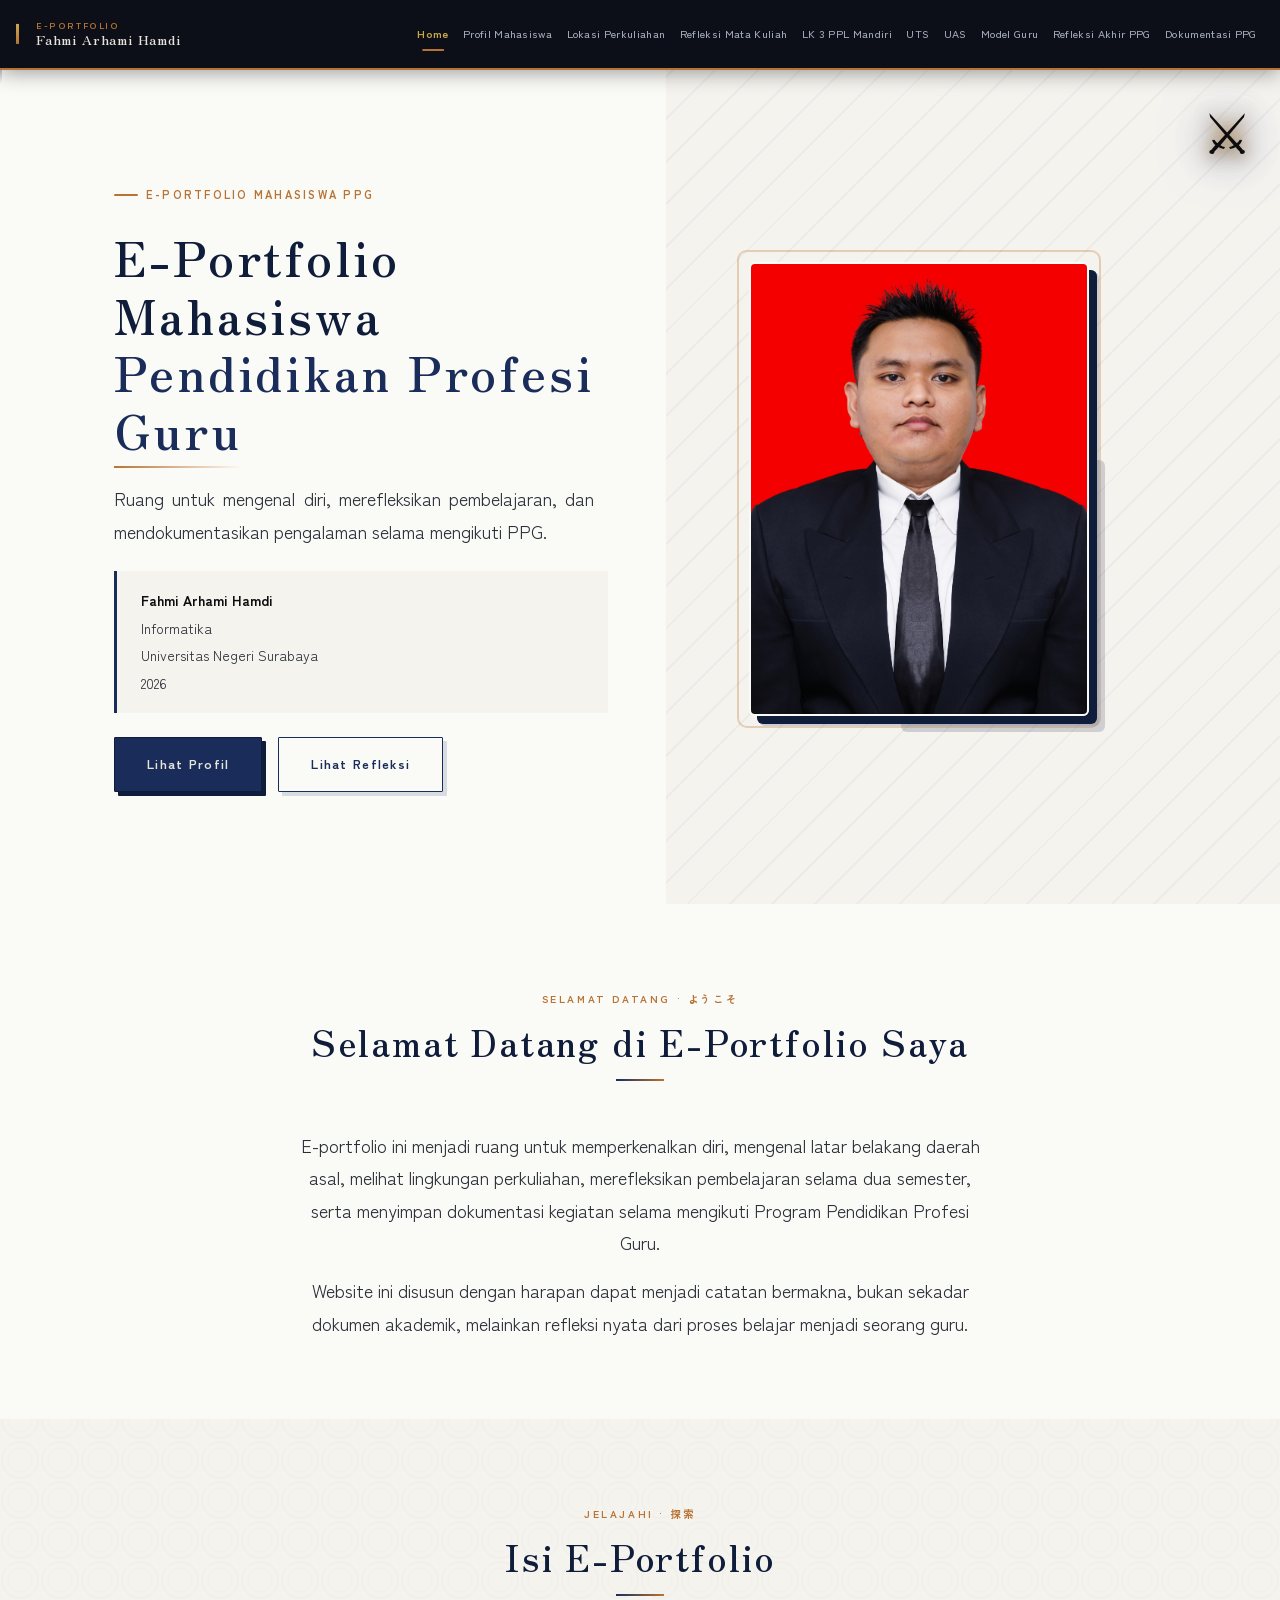
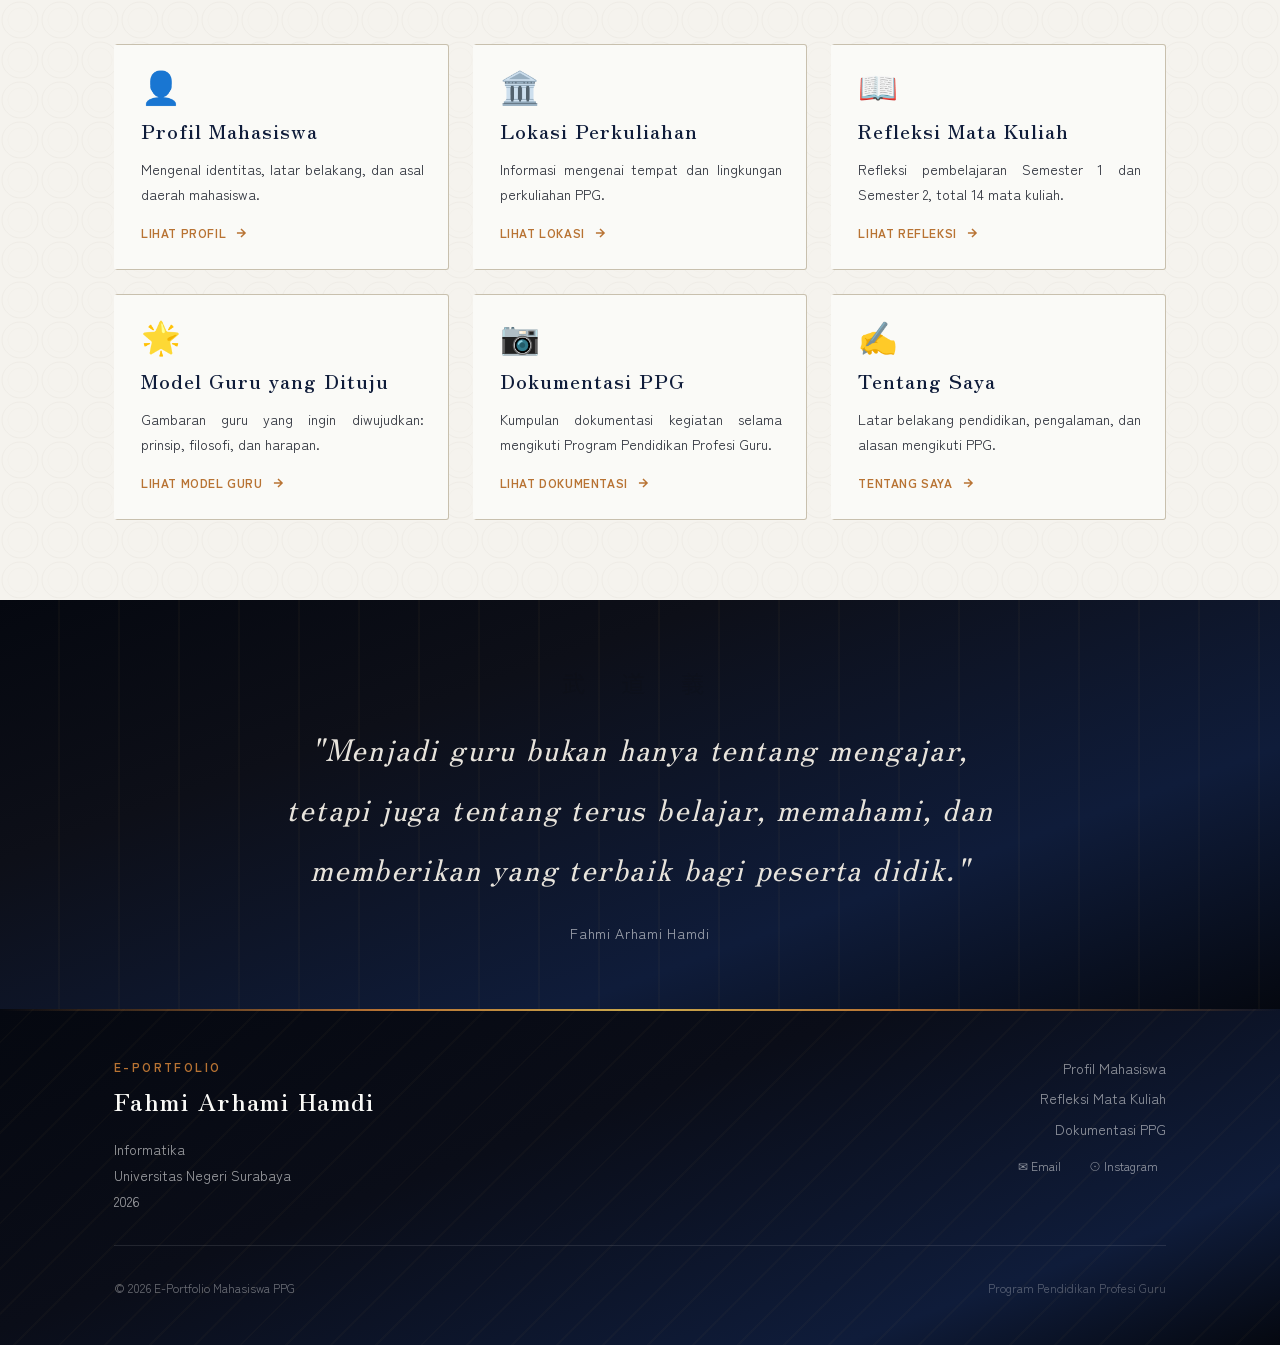
==== commit 4e92e67e: "penambahan menu baru" ====
--- a/index.html
+++ b/index.html
@@ -1,4 +1,4 @@
-<!DOCTYPE html>
+﻿<!DOCTYPE html>
 <html lang="id">
 <head>
   <meta charset="UTF-8" />
@@ -30,7 +30,9 @@
         <a href="refleksi.html"     class="navbar__link">Refleksi Mata Kuliah</a>
         <a href="lk3.html"          class="navbar__link">LK 3 PPL Mandiri</a>
         <a href="uts.html"          class="navbar__link">UTS</a>
+        <a href="uas.html"            class="navbar__link">UAS</a>
         <a href="model-guru.html"   class="navbar__link">Model Guru</a>
+        <a href="refleksi-akhir.html" class="navbar__link">Refleksi Akhir PPG</a>
         <a href="dokumentasi.html"  class="navbar__link">Dokumentasi PPG</a>
       </nav>
 
@@ -54,7 +56,9 @@
     <a href="refleksi.html"     class="navbar__link">Refleksi Mata Kuliah</a>
     <a href="lk3.html"          class="navbar__link">LK 3 PPL Mandiri</a>
     <a href="uts.html"          class="navbar__link">UTS</a>
+        <a href="uas.html"            class="navbar__link">UAS</a>
     <a href="model-guru.html"   class="navbar__link">Model Guru</a>
+        <a href="refleksi-akhir.html" class="navbar__link">Refleksi Akhir PPG</a>
     <a href="dokumentasi.html"  class="navbar__link">Dokumentasi PPG</a>
   </nav>
 
--- a/css/japan.css
+++ b/css/japan.css
@@ -1107,28 +1107,28 @@
    NAVBAR — LEBAR & SPACING (8 menu)
    ============================================================ */
 
-/* Perlebar container navbar agar 8 menu tidak mepet */
+/* ── NAVBAR — 10 menu, seragam & tidak terpotong ── */
 .navbar__inner {
-  max-width: 1320px;
-  padding-inline: 1.25rem;
-}
-
-/* Kurangi gap antar link & padding tiap link */
+  max-width: 1440px;
+  padding-inline: 1rem;
+}
+
 .navbar__nav {
   gap: 0;
 }
 
 .navbar__link {
-  font-size: 0.72rem;
-  padding: var(--space-2) 0.55rem;
-  letter-spacing: 0.04em;
-}
-
-/* Kecilkan brand sedikit agar tidak makan tempat */
+  font-size: 0.68rem;
+  padding: var(--space-2) 0.45rem;
+  letter-spacing: 0.03em;
+  white-space: nowrap;
+}
+
 .navbar__brand-name {
-  font-size: 0.9rem;
+  font-size: 0.85rem;
 }
 
 .navbar__brand-top {
-  font-size: 0.58rem;
-}
+  font-size: 0.55rem;
+  letter-spacing: 0.18em;
+}
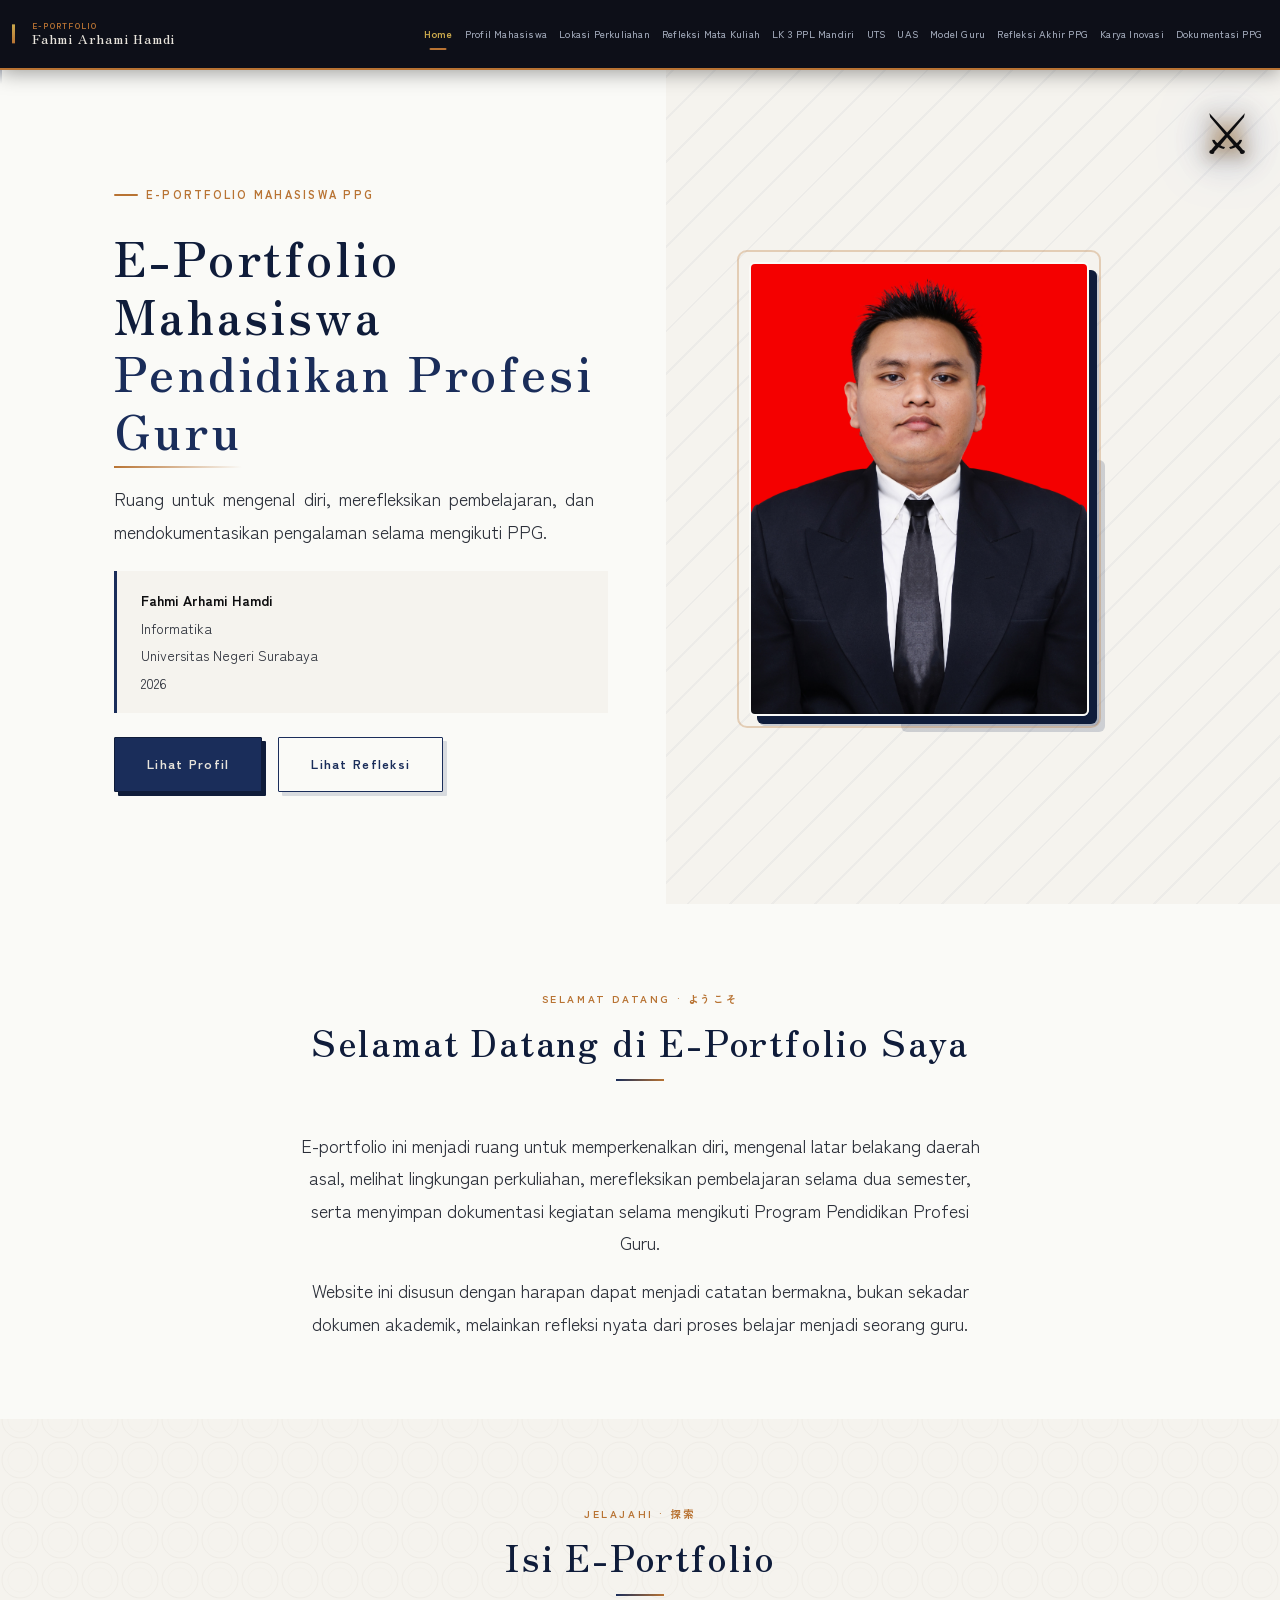
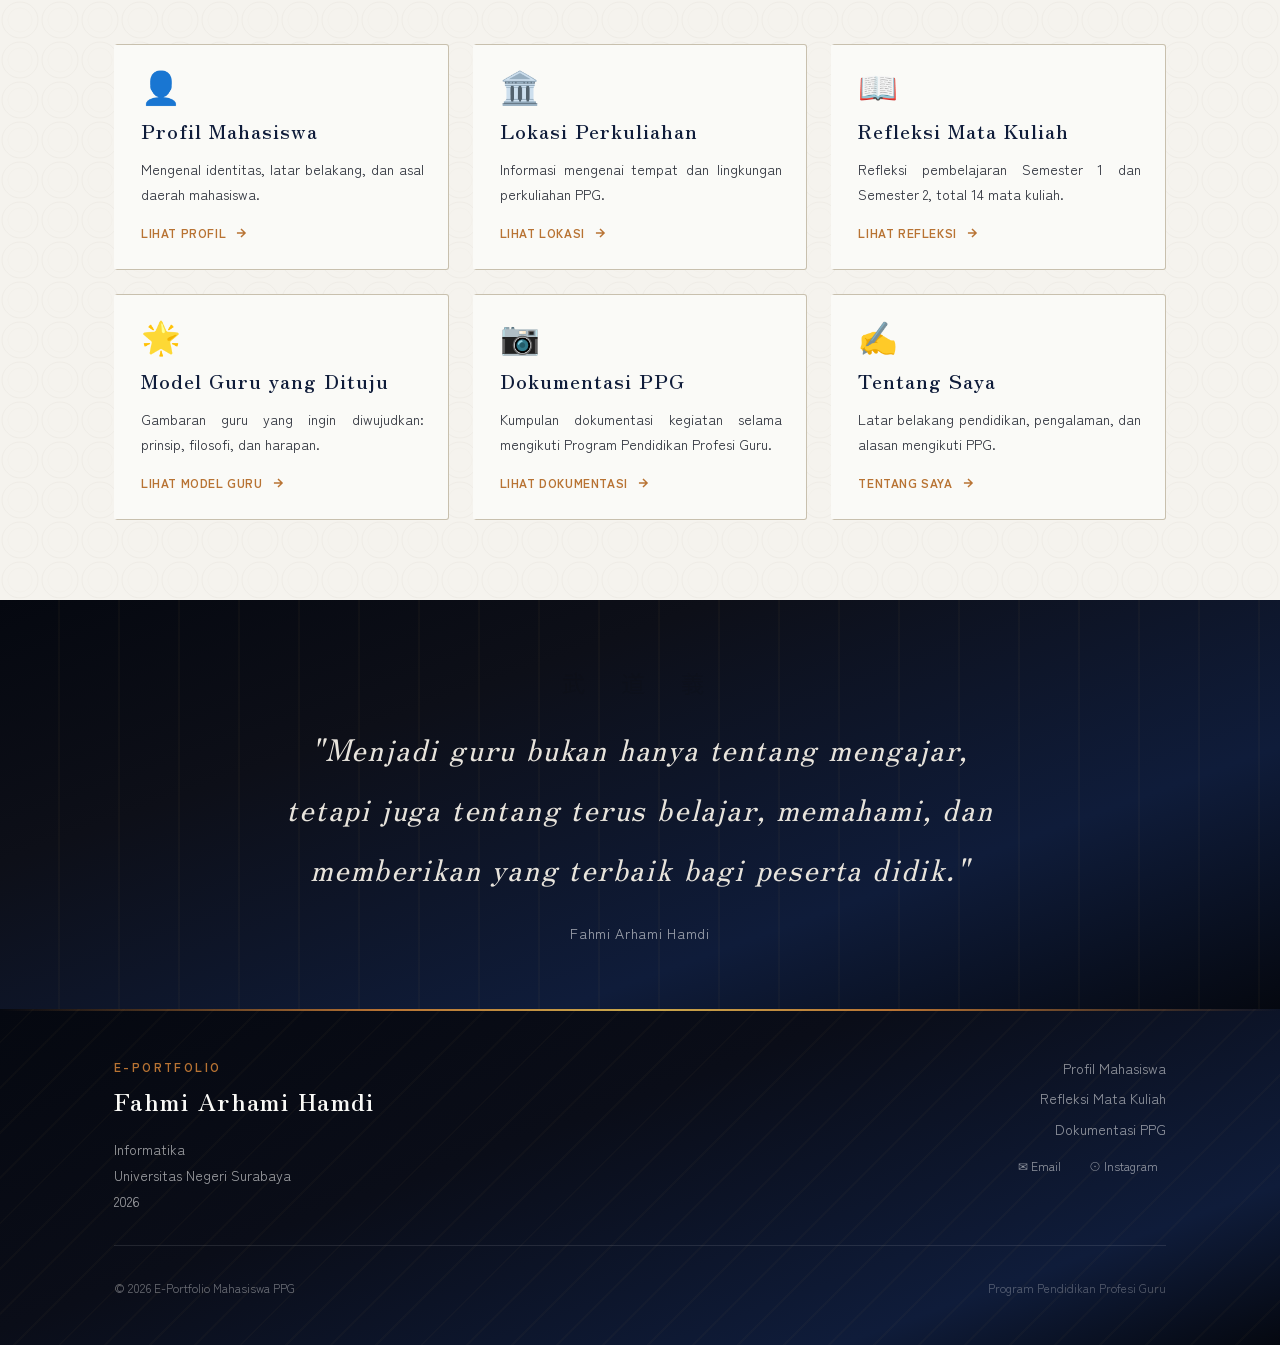
==== commit f27bcaa1: "update menu karya inovasi" ====
--- a/index.html
+++ b/index.html
@@ -33,6 +33,7 @@
         <a href="uas.html"            class="navbar__link">UAS</a>
         <a href="model-guru.html"   class="navbar__link">Model Guru</a>
         <a href="refleksi-akhir.html" class="navbar__link">Refleksi Akhir PPG</a>
+        <a href="karya-inovasi.html"   class="navbar__link">Karya Inovasi</a>
         <a href="dokumentasi.html"  class="navbar__link">Dokumentasi PPG</a>
       </nav>
 
@@ -59,7 +60,8 @@
         <a href="uas.html"            class="navbar__link">UAS</a>
     <a href="model-guru.html"   class="navbar__link">Model Guru</a>
         <a href="refleksi-akhir.html" class="navbar__link">Refleksi Akhir PPG</a>
-    <a href="dokumentasi.html"  class="navbar__link">Dokumentasi PPG</a>
+    <a href="karya-inovasi.html"   class="navbar__link">Karya Inovasi</a>
+        <a href="dokumentasi.html"  class="navbar__link">Dokumentasi PPG</a>
   </nav>
 
   <main id="main-content">
--- a/css/japan.css
+++ b/css/japan.css
@@ -1107,10 +1107,10 @@
    NAVBAR — LEBAR & SPACING (8 menu)
    ============================================================ */
 
-/* ── NAVBAR — 10 menu, seragam & tidak terpotong ── */
+/* ── NAVBAR — 11 menu, seragam & tidak terpotong ── */
 .navbar__inner {
-  max-width: 1440px;
-  padding-inline: 1rem;
+  max-width: 1520px;
+  padding-inline: 0.75rem;
 }
 
 .navbar__nav {
@@ -1118,17 +1118,17 @@
 }
 
 .navbar__link {
-  font-size: 0.68rem;
-  padding: var(--space-2) 0.45rem;
-  letter-spacing: 0.03em;
+  font-size: 0.63rem;
+  padding: var(--space-2) 0.38rem;
+  letter-spacing: 0.02em;
   white-space: nowrap;
 }
 
 .navbar__brand-name {
-  font-size: 0.85rem;
+  font-size: 0.82rem;
 }
 
 .navbar__brand-top {
-  font-size: 0.55rem;
-  letter-spacing: 0.18em;
-}
+  font-size: 0.52rem;
+  letter-spacing: 0.15em;
+}
